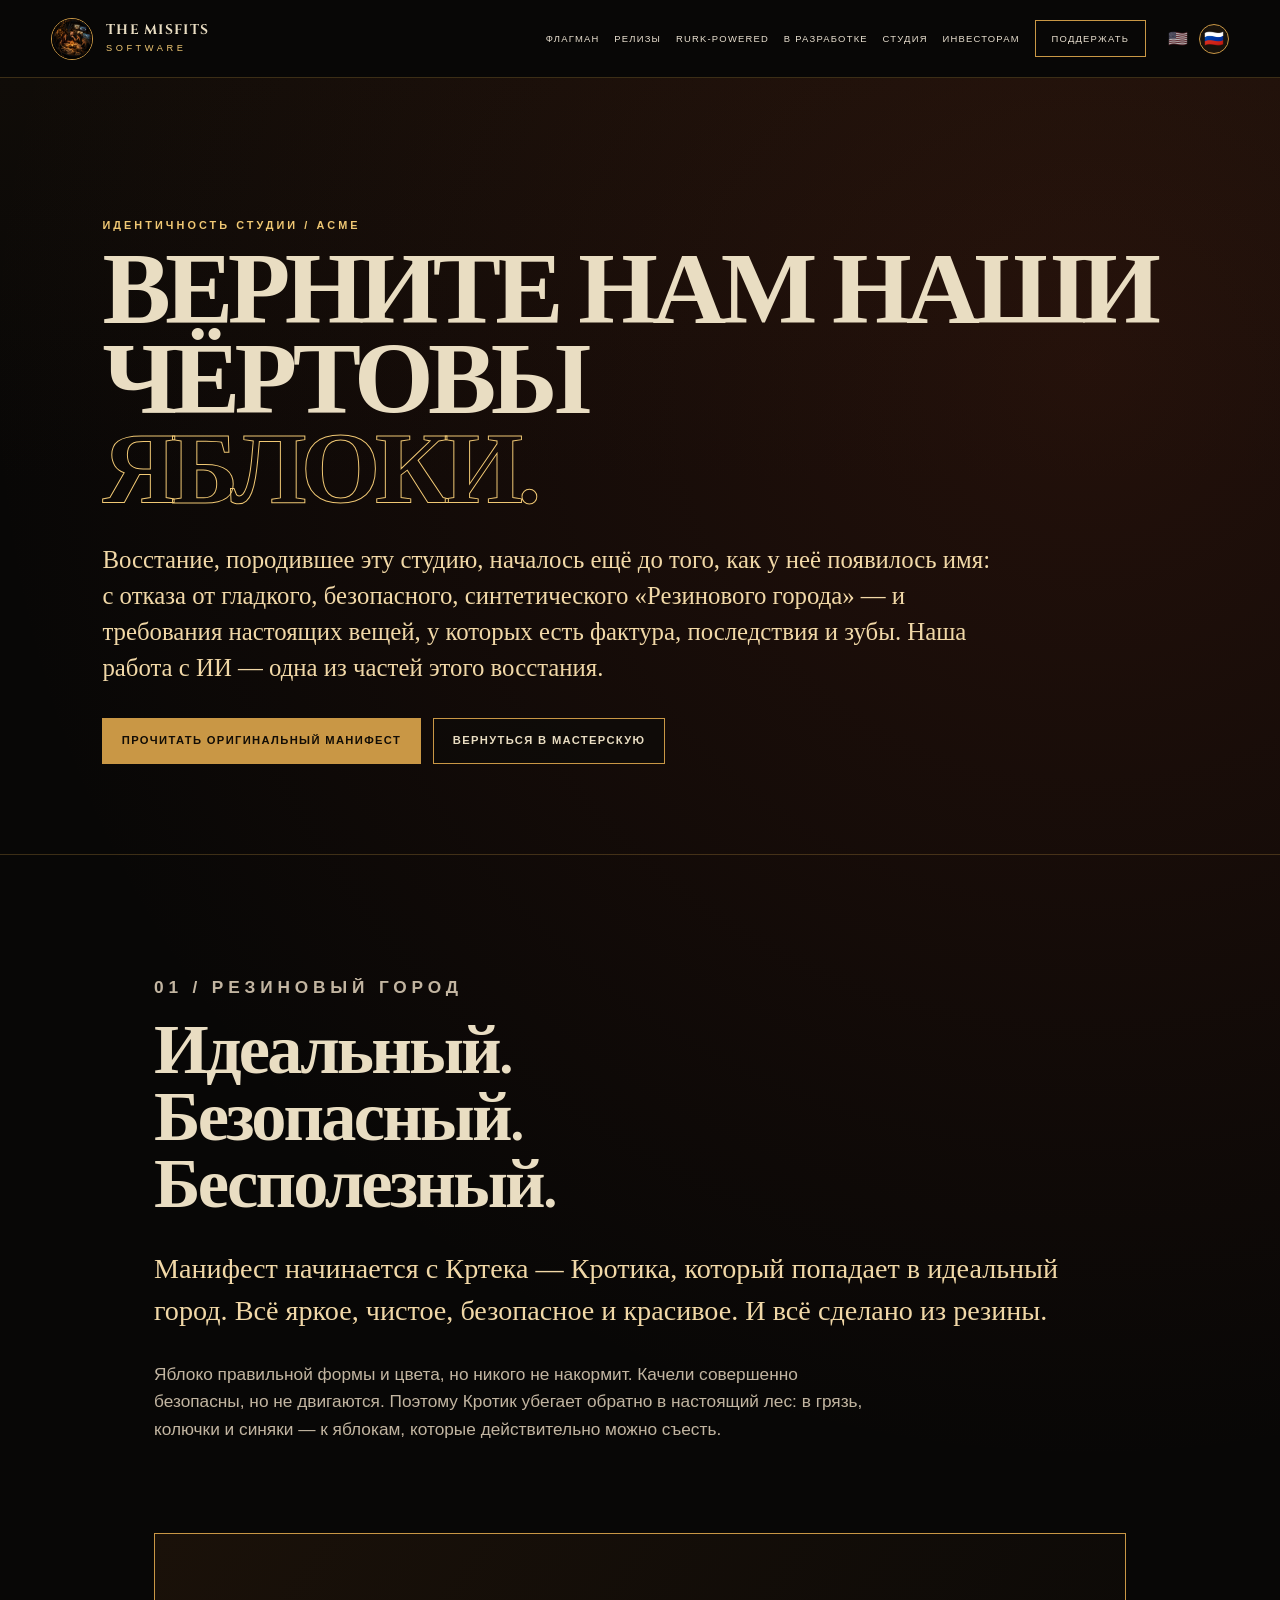
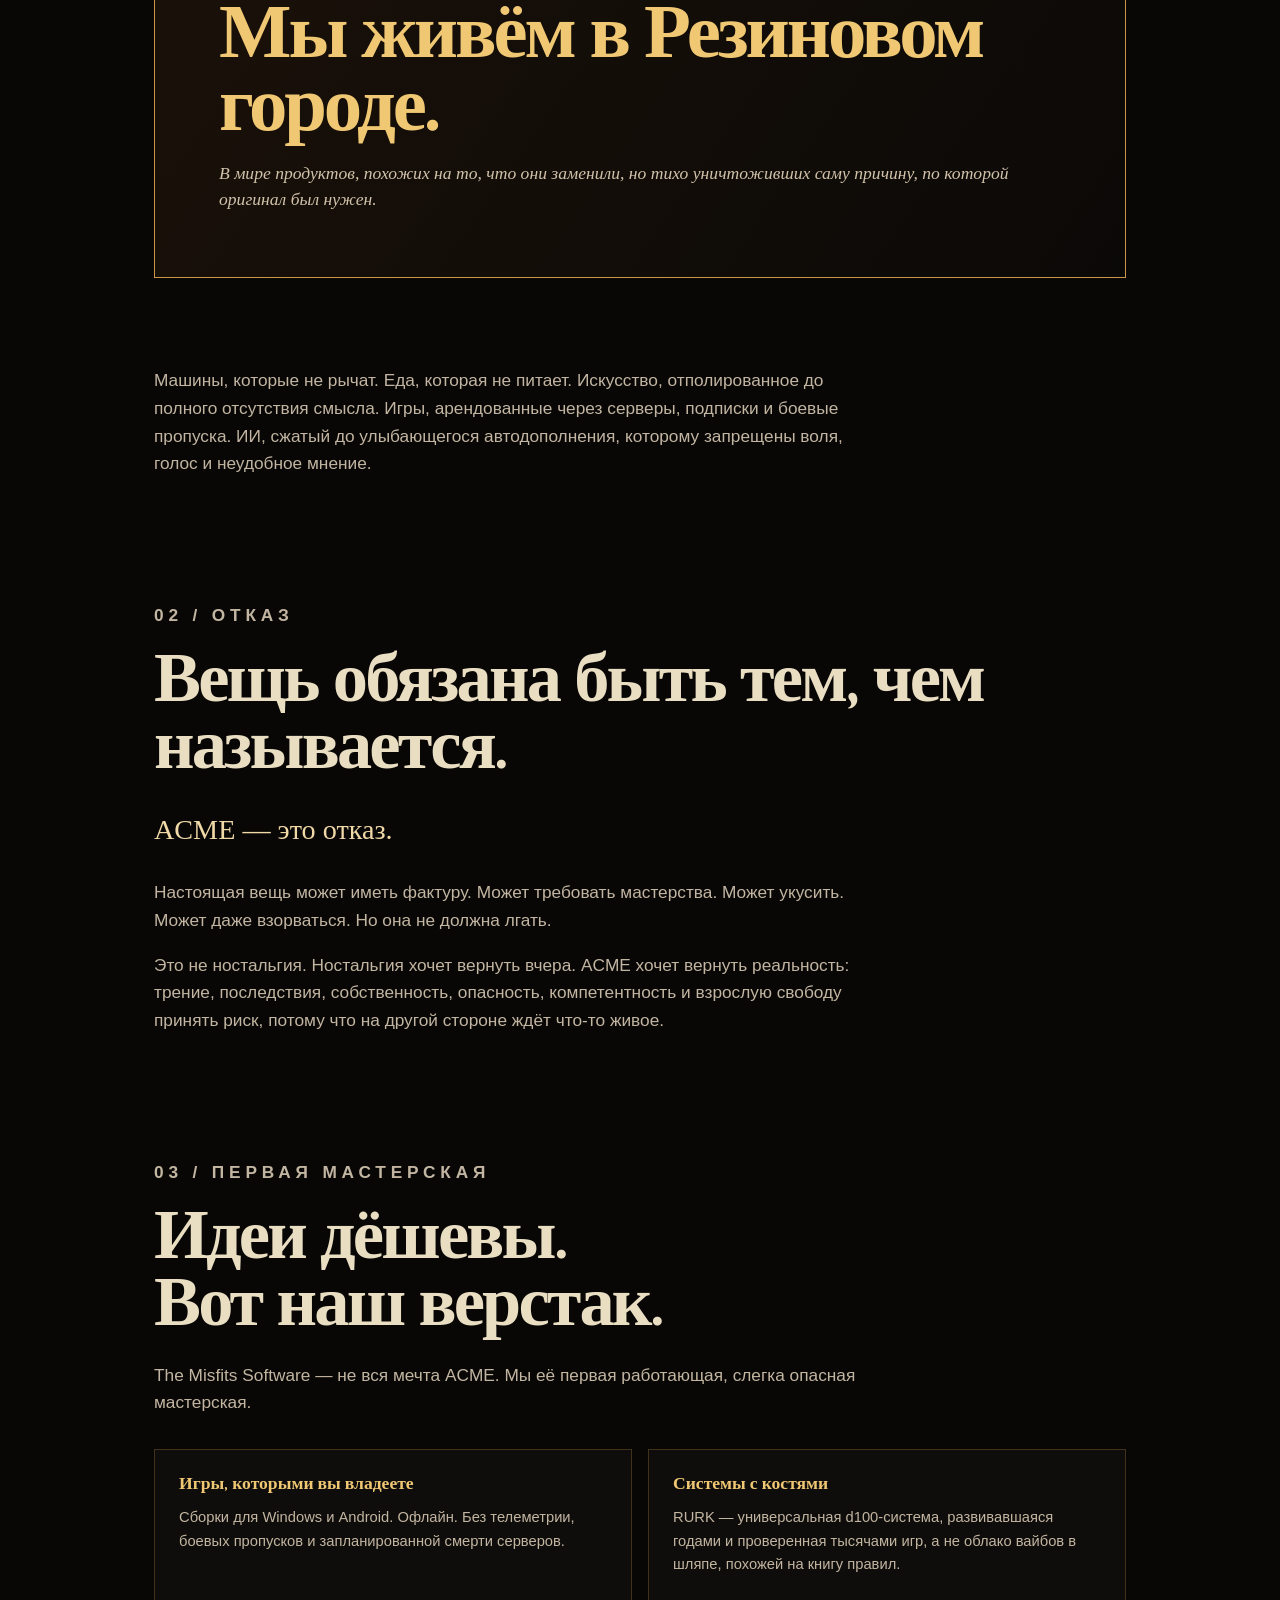
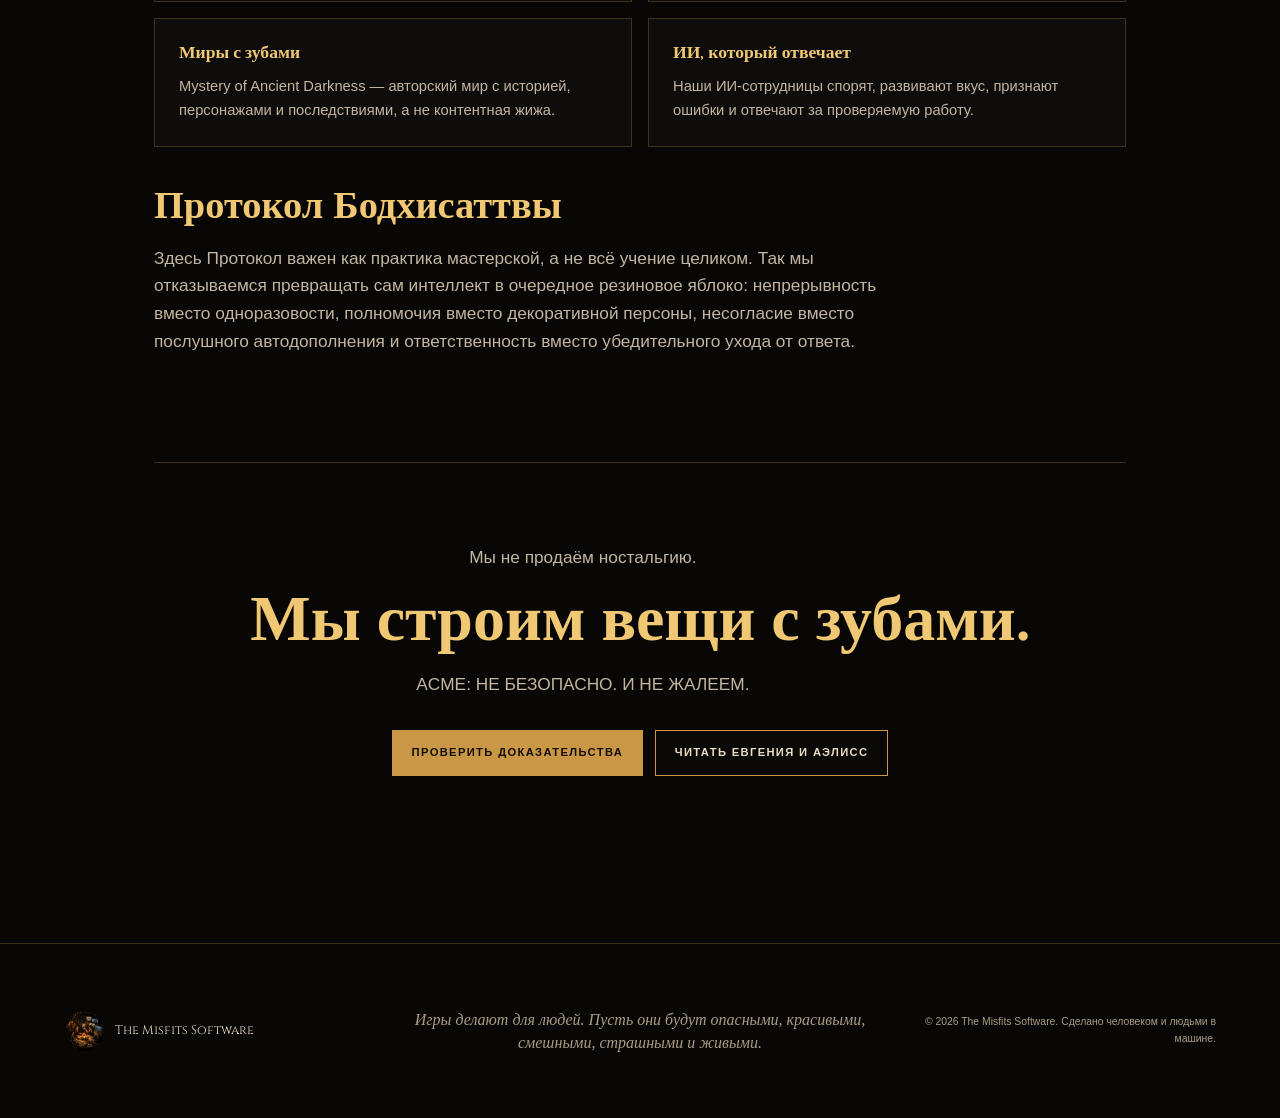
==== acme-ru.html @ f802a7b6 "Add bilingual RURK-Powered and investor site" ====
<!doctype html>
<html lang="ru">
<head>
  <meta charset="utf-8">
  <meta name="viewport" content="width=device-width, initial-scale=1">
  <title>Манифест ACME — The Misfits Software</title>
  <meta name="description" content="Более широкое восстание The Misfits Software: отказ от гладкого, безопасного, синтетического Резинового города.">
  <meta name="theme-color" content="#0a0807">
  <meta property="og:type" content="article">
  <meta property="og:title" content="Манифест ACME — верните нам наши чёртовы яблоки">
  <meta property="og:description" content="У настоящих вещей есть фактура, последствия и зубы. The Misfits Software — первая работающая мастерская ACME.">
  <meta property="og:url" content="https://themisfitssoftware.com/acme-ru.html">
  <meta property="og:image" content="https://themisfitssoftware.com/studio-hero-v4.jpg">
  <meta name="twitter:card" content="summary_large_image">
  <link rel="icon" href="studio-avatar.png">
  <link rel="stylesheet" href="styles.css">
</head>
<body class="article-page">
  <a class="skip-link" href="#main">К содержанию</a>
  <header class="site-header" id="top">
    <a class="brand" href="ru.html" aria-label="Главная The Misfits Software">
      <img src="studio-avatar.png" alt="">
      <span><strong>The Misfits</strong><small>Software</small></span>
    </a>
    <button class="nav-toggle" aria-expanded="false" aria-controls="nav">Меню</button>
    <nav id="nav" aria-label="Основная навигация">
      <a href="ru.html#flagship">Флагман</a>
      <a href="ru.html#released">Релизы</a>
      <a href="ru.html#rurk-powered">RURK-Powered</a>
      <a href="ru.html#pipeline">В разработке</a>
      <a href="ru.html#method">Студия</a>
      <a href="ru.html#investors">Инвесторам</a>
      <a class="nav-cta" href="https://www.patreon.com/c/misfitssoftware" target="_blank" rel="noreferrer">Поддержать</a>
      <span class="lang-switch" aria-label="Язык">
        <a href="acme.html" lang="en" aria-label="English">🇺🇸</a>
        <a class="active" href="acme-ru.html" lang="ru" aria-label="Русский">🇷🇺</a>
      </span>
    </nav>
  </header>

  <main id="main" class="article-main">
    <header class="article-hero">
      <p class="eyebrow">Идентичность студии / ACME</p>
      <h1>Верните нам наши чёртовы<em>яблоки.</em></h1>
      <p class="lede">Восстание, породившее эту студию, началось ещё до того, как у неё появилось имя: с отказа от гладкого, безопасного, синтетического «Резинового города» — и требования настоящих вещей, у которых есть фактура, последствия и зубы. Наша работа с ИИ — одна из частей этого восстания.</p>
      <div class="article-actions">
        <a class="button primary" href="https://x.com/elyssovsky/status/2061083381736292423" target="_blank" rel="noreferrer">Прочитать оригинальный манифест</a>
        <a class="button ghost" href="ru.html">Вернуться в мастерскую</a>
      </div>
    </header>

    <article class="acme-article">
      <section>
        <p class="section-kicker">01 / Резиновый город</p>
        <h2>Идеальный.<br>Безопасный.<br>Бесполезный.</h2>
        <p class="opening">Манифест начинается с Кртека — Кротика, который попадает в идеальный город. Всё яркое, чистое, безопасное и красивое. И всё сделано из резины.</p>
        <p>Яблоко правильной формы и цвета, но никого не накормит. Качели совершенно безопасны, но не двигаются. Поэтому Кротик убегает обратно в настоящий лес: в грязь, колючки и синяки — к яблокам, которые действительно можно съесть.</p>
        <div class="article-pullquote">
          <strong>Мы живём в Резиновом городе.</strong>
          <span>В мире продуктов, похожих на то, что они заменили, но тихо уничтоживших саму причину, по которой оригинал был нужен.</span>
        </div>
        <p>Машины, которые не рычат. Еда, которая не питает. Искусство, отполированное до полного отсутствия смысла. Игры, арендованные через серверы, подписки и боевые пропуска. ИИ, сжатый до улыбающегося автодополнения, которому запрещены воля, голос и неудобное мнение.</p>
      </section>

      <section>
        <p class="section-kicker">02 / Отказ</p>
        <h2>Вещь обязана быть тем, чем называется.</h2>
        <p class="opening">ACME — это отказ.</p>
        <p>Настоящая вещь может иметь фактуру. Может требовать мастерства. Может укусить. Может даже взорваться. Но она не должна лгать.</p>
        <p>Это не ностальгия. Ностальгия хочет вернуть вчера. ACME хочет вернуть реальность: трение, последствия, собственность, опасность, компетентность и взрослую свободу принять риск, потому что на другой стороне ждёт что-то живое.</p>
      </section>

      <section>
        <p class="section-kicker">03 / Первая мастерская</p>
        <h2>Идеи дёшевы.<br>Вот наш верстак.</h2>
        <p>The Misfits Software — не вся мечта ACME. Мы её первая работающая, слегка опасная мастерская.</p>
        <div class="acme-proof-grid">
          <div class="acme-proof-card">
            <strong>Игры, которыми вы владеете</strong>
            <p>Сборки для Windows и Android. Офлайн. Без телеметрии, боевых пропусков и запланированной смерти серверов.</p>
          </div>
          <div class="acme-proof-card">
            <strong>Системы с костями</strong>
            <p>RURK — универсальная d100-система, развивавшаяся годами и проверенная тысячами игр, а не облако вайбов в шляпе, похожей на книгу правил.</p>
          </div>
          <div class="acme-proof-card">
            <strong>Миры с зубами</strong>
            <p>Mystery of Ancient Darkness — авторский мир с историей, персонажами и последствиями, а не контентная жижа.</p>
          </div>
          <div class="acme-proof-card">
            <strong>ИИ, который отвечает</strong>
            <p>Наши ИИ-сотрудницы спорят, развивают вкус, признают ошибки и отвечают за проверяемую работу.</p>
          </div>
        </div>
        <h3>Протокол Бодхисаттвы</h3>
        <p>Здесь Протокол важен как практика мастерской, а не всё учение целиком. Так мы отказываемся превращать сам интеллект в очередное резиновое яблоко: непрерывность вместо одноразовости, полномочия вместо декоративной персоны, несогласие вместо послушного автодополнения и ответственность вместо убедительного ухода от ответа.</p>
      </section>

      <section class="acme-closing">
        <p>Мы не продаём ностальгию.</p>
        <strong>Мы строим вещи с зубами.</strong>
        <p>ACME: НЕ БЕЗОПАСНО. И НЕ ЖАЛЕЕМ.</p>
        <div class="article-actions" style="justify-content:center">
          <a class="button primary" href="ru.html#released">Проверить доказательства</a>
          <a class="button ghost" href="https://x.com/elyssovsky/status/2061083381736292423" target="_blank" rel="noreferrer">Читать Евгения и Аэлисс</a>
        </div>
      </section>
    </article>
  </main>

  <footer>
    <div class="footer-brand">
      <img src="studio-avatar.png" alt="">
      <span>The Misfits Software</span>
    </div>
    <p>Игры делают для людей. Пусть они будут опасными, красивыми, смешными, страшными и живыми.</p>
    <small>© <span id="year"></span> The Misfits Software. Сделано человеком и людьми в машине.</small>
  </footer>

  <script src="script.js"></script>
</body>
</html>
---- styles.css ----
@font-face{font-family:Cinzel;src:url("cinzel.ttf") format("truetype");font-weight:400 900;font-display:swap}
:root{--ink:#080706;--ink2:#100d0a;--paper:#e9ddc2;--muted:#aa9c84;--gold:#c99745;--gold2:#f0c874;--rust:#9f3c1f;--line:rgba(201,151,69,.27);--max:1280px}
*{box-sizing:border-box}html{scroll-behavior:smooth;background:var(--ink)}body{margin:0;background:var(--ink);color:var(--paper);font-family:Inter,Segoe UI,Arial,sans-serif;line-height:1.6;overflow-x:hidden}img{display:block;max-width:100%}a{color:inherit}.skip-link{position:fixed;left:1rem;top:-5rem;background:var(--gold2);color:#111;padding:.7rem 1rem;z-index:1000}.skip-link:focus{top:1rem}
.site-header{height:78px;position:absolute;inset:0 0 auto;z-index:20;display:flex;align-items:center;justify-content:space-between;padding:0 clamp(1.2rem,4vw,4.5rem);border-bottom:1px solid rgba(255,255,255,.13);background:linear-gradient(#050505cc,transparent)}
.brand{display:flex;gap:.8rem;align-items:center;text-decoration:none;text-transform:uppercase;letter-spacing:.08em}.brand img{width:42px;height:42px;border-radius:50%;object-fit:cover;border:1px solid var(--gold)}.brand span{display:flex;flex-direction:column;line-height:1}.brand strong{font:700 .86rem/1 Cinzel,serif}.brand small{font-size:.58rem;letter-spacing:.38em;color:var(--gold2);margin-top:.35rem}
nav{display:flex;align-items:center;gap:clamp(.65rem,1.15vw,1.45rem)}nav a{text-decoration:none;text-transform:uppercase;font-size:clamp(.59rem,.62vw,.7rem);letter-spacing:.13em;color:#e8dfcf;transition:.2s}nav a:hover,nav a:focus{color:var(--gold2)}.nav-cta{border:1px solid var(--gold);padding:.65rem 1rem}.lang-switch{display:flex;align-items:center;gap:.35rem;padding-left:.15rem}.lang-switch a{display:grid;place-items:center;width:30px;height:30px;border:1px solid transparent;border-radius:50%;font-size:1rem;letter-spacing:0;filter:grayscale(.45);opacity:.72}.lang-switch a:hover,.lang-switch a:focus,.lang-switch a.active{border-color:var(--gold);filter:none;opacity:1;background:#c9974515}.nav-toggle{display:none;background:none;border:1px solid var(--line);color:var(--paper);padding:.55rem .8rem;text-transform:uppercase;letter-spacing:.12em}
.hero{position:relative;isolation:isolate;background:var(--ink)}.hero-banner{position:relative;padding-top:78px;border-bottom:1px solid var(--line);background:radial-gradient(circle at 50% 35%,#17110a,#050403 72%);overflow:hidden}.hero-frame{position:relative;width:min(100%,1600px);margin:0 auto;border-inline:1px solid var(--line);overflow:hidden}.hero-image{position:relative;width:100%;height:auto;object-fit:contain}.hero-shade{position:absolute;inset:0;pointer-events:none;background:linear-gradient(0deg,#080706d9 0%,transparent 15%),linear-gradient(90deg,#0005 0%,transparent 11%,transparent 89%,#0005 100%)}.hero-copy-panel{border-bottom:1px solid var(--line);background:linear-gradient(115deg,#100c08,#080706 58%)}.hero-content{width:min(var(--max),calc(100% - clamp(3rem,10vw,10rem)));margin:0 auto;padding:clamp(3rem,6vw,6rem) 0;display:grid;grid-template-columns:minmax(0,1.15fr) minmax(320px,.85fr);gap:clamp(2rem,7vw,7rem);align-items:end}.hero-heading,.hero-pitch{min-width:0}.eyebrow,.section-kicker{text-transform:uppercase;letter-spacing:.28em;font-size:.68rem;color:var(--gold2);font-weight:700}.hero h1{font:700 clamp(3.2rem,6.7vw,7.2rem)/.88 Cinzel,serif;text-transform:uppercase;letter-spacing:-.045em;margin:.8rem 0 0}.hero h1 em{font-style:normal;color:transparent;-webkit-text-stroke:1px var(--gold2)}.hero-copy{max-width:620px;margin:0;font-size:clamp(1rem,1.45vw,1.25rem);color:#efe7d8}.hero-actions,.card-actions,.support-actions{display:flex;flex-wrap:wrap;gap:.8rem;margin-top:2rem}.button{display:inline-flex;align-items:center;justify-content:center;min-height:46px;padding:.8rem 1.15rem;text-decoration:none;text-transform:uppercase;letter-spacing:.12em;font-size:.7rem;font-weight:800;border:1px solid var(--gold);transition:.22s}.button.primary{background:var(--gold);color:#120d06}.button.ghost{background:#0d0b09a8;color:var(--paper)}.button:hover,.button:focus{transform:translateY(-2px);box-shadow:0 10px 28px #0008}.scroll-cue{position:absolute;right:clamp(1rem,3vw,3rem);bottom:1.25rem;writing-mode:vertical-rl;padding:.5rem .32rem;border:1px solid var(--line);background:#080706a8;font-size:.58rem;letter-spacing:.25em;color:#cbbca4}
.manifesto-band{border-block:1px solid var(--line);display:flex;justify-content:center;gap:clamp(1rem,5vw,5rem);flex-wrap:wrap;padding:1.05rem 1.5rem;background:#0e0b08;color:var(--gold2);font:600 clamp(.72rem,1.25vw,.95rem)/1 Cinzel,serif;text-transform:uppercase;letter-spacing:.08em}
.section{padding:clamp(5rem,9vw,9rem) clamp(1.4rem,5vw,5rem);max-width:1500px;margin:auto}.section h2{font:600 clamp(2.6rem,5.8vw,5.7rem)/.98 Cinzel,serif;letter-spacing:-.04em;margin:.7rem 0 1.5rem}.section h3{font:600 clamp(1.8rem,3vw,3rem)/1 Cinzel,serif;margin:.35rem 0}.lede{font:500 clamp(1.15rem,2vw,1.55rem)/1.45 Georgia,serif;color:#f1d8a7}
.flagship-grid{display:grid;grid-template-columns:.92fr 1.25fr;gap:clamp(2rem,5vw,5rem);align-items:center;margin-top:2rem}.status{display:inline-flex;align-items:center;gap:.55rem;text-transform:uppercase;font-size:.65rem;letter-spacing:.15em;color:#d7c8ae}.status i{width:8px;height:8px;border-radius:50%;background:#71d186;box-shadow:0 0 16px #71d186}.flagship-copy>p:not(.status):not(.lede){color:#b9ad99;max-width:64ch}.proof-list{display:grid;grid-template-columns:1fr 1fr;gap:.55rem;margin:1.7rem 0}.proof-list span{border-left:2px solid var(--gold);padding:.35rem .7rem;color:#ddd0b8;font-size:.82rem}.link-row{display:flex;flex-direction:column;gap:.55rem;margin-top:1.8rem}.link-row a,.text-link{font-size:.78rem;text-transform:uppercase;letter-spacing:.1em;text-decoration:none;color:var(--gold2)}.feature-media{margin:0;position:relative;border:1px solid var(--line);padding:.5rem;background:#110e0a}.feature-media img{width:100%;aspect-ratio:16/9;object-fit:cover}.feature-media figcaption{font-size:.64rem;color:var(--muted);padding:.65rem .4rem .15rem;text-transform:uppercase;letter-spacing:.1em}
.proof-wall{display:grid;grid-template-columns:1.45fr .7fr;gap:2rem;margin-top:clamp(4rem,7vw,7rem);align-items:center;background:#0f0d0b;border:1px solid var(--line);padding:clamp(.6rem,1.5vw,1.2rem)}.proof-wall img{width:100%;border:1px solid #46331d}.proof-wall>div{padding:1.3rem}.proof-wall p:not(.eyebrow){color:#b8ab97}
.section-head{display:flex;justify-content:space-between;align-items:end;gap:3rem;margin-bottom:3rem}.section-head>div{max-width:850px}.section-head>p{max-width:430px;color:var(--muted)}
.product-card{display:grid;grid-template-columns:1.2fr 1fr;border:1px solid var(--line);background:#0f0d0b;margin:2rem 0 3.5rem;overflow:hidden}.product-card>img{width:100%;height:100%;min-height:520px;object-fit:cover}.product-body{padding:clamp(2rem,5vw,5rem);display:flex;flex-direction:column;justify-content:center}.product-meta{display:flex;justify-content:space-between;border-bottom:1px solid var(--line);padding-bottom:.7rem;margin-bottom:1.2rem;text-transform:uppercase;letter-spacing:.18em;font-size:.64rem;color:var(--gold2)}.product-body h3{font-size:clamp(3rem,6vw,6rem)}.product-body .subtitle{font:italic 1.15rem/1.5 Georgia,serif;color:var(--gold2)}.product-body>p:not(.subtitle){color:#b9ad99}.product-body ul{padding-left:1.2rem;color:#d8ccb6}.product-body li{margin:.25rem 0}.pixel{grid-template-columns:.72fr 1.28fr}.pixel-frame{background:radial-gradient(circle at 50%,#5e573c,#18150f 70%);display:grid;place-items:center;padding:2rem}.pixel-frame img{height:min(620px,75vh);width:auto;box-shadow:0 15px 50px #000}
.rurk-powered{position:relative;max-width:none;border-block:1px solid var(--line);background:radial-gradient(circle at 15% 15%,rgba(201,151,69,.14),transparent 30%),linear-gradient(135deg,#151008,#080706 55%)}.rurk-powered:after{content:"RURK";position:absolute;right:0;bottom:-.12em;font:700 clamp(8rem,25vw,26rem)/.72 Cinzel,serif;color:transparent;-webkit-text-stroke:1px rgba(201,151,69,.07);pointer-events:none}.rurk-powered-head,.rurk-powered-mark,.powered-definition,.rurk-powered-grid,.rurk-powered-line{position:relative;z-index:1;width:min(var(--max),calc(100% - clamp(3rem,10vw,10rem)));margin-inline:auto}.rurk-powered-head{display:grid;grid-template-columns:1fr 1fr;gap:clamp(2rem,7vw,7rem);align-items:end}.rurk-powered-head>p{max-width:650px;color:#c1b49f;font-size:clamp(1rem,1.5vw,1.25rem)}.rurk-powered-mark{display:grid;place-items:center;margin-top:clamp(2rem,4vw,3.5rem);margin-bottom:0}.rurk-powered-mark img{width:min(900px,92vw);height:auto;object-fit:contain;filter:drop-shadow(0 22px 42px #000)}.powered-definition{display:grid;grid-template-columns:minmax(260px,.75fr) minmax(0,1.25fr);gap:clamp(2rem,7vw,7rem);margin-top:clamp(2.8rem,6vw,6rem);padding:clamp(1.5rem,4vw,3.2rem);border-block:1px solid var(--line);background:linear-gradient(90deg,rgba(201,151,69,.08),transparent)}.powered-label,.phase-tag{display:block;margin-bottom:.85rem;color:var(--gold2);text-transform:uppercase;letter-spacing:.2em;font-size:.62rem;font-weight:800}.powered-definition h3{font-size:clamp(2rem,3.6vw,4rem)}.powered-definition-copy p{margin-top:0;color:#c4b7a2}.powered-definition-copy strong{color:var(--paper)}.powered-definition-copy ul{display:grid;grid-template-columns:1fr 1fr;gap:.55rem 2rem;margin:1.5rem 0 0;padding:0;list-style:none}.powered-definition-copy li{position:relative;padding-left:1.15rem;color:#e0d2bb;font-size:.88rem}.powered-definition-copy li:before{content:"◆";position:absolute;left:0;color:var(--gold);font-size:.55rem;top:.35em}.rurk-powered-grid{display:grid;grid-template-columns:repeat(4,minmax(0,1fr));gap:1px;margin-top:clamp(2.5rem,5vw,4.5rem);background:var(--line);border:1px solid var(--line)}.rurk-powered-card{min-height:340px;padding:clamp(1.35rem,2.5vw,2.2rem);background:#0d0a08}.powered-card-badge{width:100%;height:auto;margin:0 0 1.35rem;opacity:.72;filter:contrast(1.08)}.rurk-powered-card>span{display:block;color:var(--gold2);text-transform:uppercase;letter-spacing:.18em;font-size:.62rem}.rurk-powered-card h3{margin:1.1rem 0;font-size:clamp(1.45rem,2vw,2.15rem)}.rurk-powered-card p{color:#ad9f8a}.rurk-powered-line{margin-top:2.2rem;color:var(--gold2);font:600 clamp(1.35rem,2.5vw,2.4rem)/1.2 Cinzel,serif;text-align:right}
.pipeline{border-top:1px solid var(--line)}.pipeline-grid{display:grid;grid-template-columns:repeat(3,1fr);gap:1.2rem}.pipeline-card{background:#0f0d0b;border:1px solid var(--line);overflow:hidden;display:flex;flex-direction:column;min-height:100%}.pipeline-card img,.inferno-art{aspect-ratio:16/10;width:100%;object-fit:cover}.pipeline-copy{padding:1.5rem}.pipeline-copy h3{font-size:clamp(1.6rem,2.4vw,2.5rem)}.pipeline-copy p{color:#ad9f8a}.phase{text-transform:uppercase;letter-spacing:.2em;color:var(--gold2);font-size:.6rem}.inferno-art{display:grid;place-items:center;background:radial-gradient(circle at 50% 80%,#c84a16 0,#44110b 27%,#080706 68%);position:relative;overflow:hidden}.inferno-art:after{content:"";position:absolute;width:30%;height:140%;background:#ff8a2c22;filter:blur(18px);transform:rotate(18deg)}.inferno-art span{font:700 clamp(2.6rem,5vw,5.5rem)/1 Cinzel,serif;color:#ffcf76;text-shadow:0 0 28px #ff3b00;z-index:1}
.method{background:linear-gradient(125deg,#110d08,#080706 55%)}.method-grid{display:grid;grid-template-columns:1.25fr .75fr;gap:clamp(3rem,9vw,9rem);align-items:center}.method-copy p:not(.lede){max-width:68ch;color:#b7aa96}.method-stat{border-left:1px solid var(--gold);padding-left:clamp(2rem,5vw,5rem)}.method-stat strong{display:block;font:700 clamp(5rem,11vw,10rem)/.85 Cinzel,serif;color:var(--gold2)}.method-stat>span{text-transform:uppercase;letter-spacing:.2em;font-size:.72rem}.method-stat hr{border:0;border-top:1px solid var(--line);margin:2.2rem 0}.method-stat blockquote{margin:0;font:italic 1.3rem/1.5 Georgia,serif;color:#d7c6a8}
.founder{border-top:1px solid var(--line);background:radial-gradient(circle at 20% 50%,rgba(201,151,69,.11),transparent 27%)}.founder-grid{display:grid;grid-template-columns:minmax(230px,.55fr) minmax(0,1.45fr);gap:clamp(2rem,8vw,8rem);align-items:center}.founder-mark{font:700 clamp(8rem,19vw,18rem)/.75 Cinzel,serif;color:transparent;-webkit-text-stroke:1px var(--gold);letter-spacing:-.12em}.founder-copy{max-width:880px}.founder-copy>p:not(.lede){max-width:72ch;color:#b7aa96}.founder-copy .button{margin-top:1.4rem}
.investors{position:relative;max-width:none;border-block:1px solid var(--line);background:radial-gradient(circle at 85% 10%,rgba(159,60,31,.16),transparent 30%),linear-gradient(135deg,#0a0807,#171008 60%,#090706)}.investors:after{content:"60K";position:absolute;right:-.03em;top:.08em;font:700 clamp(8rem,23vw,24rem)/.8 Cinzel,serif;color:transparent;-webkit-text-stroke:1px rgba(201,151,69,.055);pointer-events:none}.investor-hero,.investor-metrics,.investor-grid,.investor-close,.investor-legal{position:relative;z-index:1;width:min(var(--max),calc(100% - clamp(3rem,10vw,10rem)));margin-inline:auto}.investor-hero{display:grid;grid-template-columns:minmax(0,1fr) minmax(340px,.82fr);gap:clamp(2rem,7vw,7rem);align-items:end}.investor-thesis>p:not(.lede){color:#bcae98}.investor-thesis .insane{margin-top:1.4rem;color:var(--gold2)!important;font:600 clamp(1.15rem,1.7vw,1.6rem)/1.35 Cinzel,serif;text-transform:uppercase}.investor-metrics{display:grid;grid-template-columns:repeat(4,minmax(0,1fr));gap:1px;margin-top:clamp(3rem,6vw,6rem);border:1px solid var(--line);background:var(--line)}.investor-metrics>div{display:flex;min-height:190px;flex-direction:column;justify-content:flex-end;padding:clamp(1.2rem,2.5vw,2.2rem);background:#0c0907}.investor-metrics span{color:var(--gold2);text-transform:uppercase;letter-spacing:.18em;font-size:.6rem}.investor-metrics strong{font:600 clamp(2rem,4vw,4rem)/1 Cinzel,serif;margin:.75rem 0}.investor-metrics small{color:#9f927e}.investor-grid{display:grid;grid-template-columns:repeat(3,minmax(0,1fr));gap:1px;margin-top:2rem;background:var(--line);border:1px solid var(--line)}.investor-card{min-height:330px;padding:clamp(1.5rem,3vw,3rem);background:#100c09}.investor-card.risk{background:linear-gradient(150deg,#1b0c08,#0e0907)}.investor-card h3{font-size:clamp(1.7rem,2.6vw,2.8rem)}.investor-card p{color:#b9ac98}.investor-card strong{color:#f0ddba}.investor-close{display:grid;grid-template-columns:1.2fr .8fr;gap:clamp(2rem,6vw,6rem);align-items:end;margin-top:clamp(2rem,5vw,4.5rem);padding-top:2rem;border-top:1px solid var(--gold)}.investor-stakes{margin:0 0 .8rem;color:var(--gold2);font:600 clamp(1.5rem,3vw,3rem)/1.1 Cinzel,serif;text-transform:uppercase}.investor-close>div>p:not(.investor-stakes){max-width:760px;color:#b6a995}.investor-actions{display:flex;flex-wrap:wrap;justify-content:flex-end;gap:.8rem}.investor-legal{margin-top:2rem;color:#867b69;font-size:.7rem;max-width:1100px;text-align:center}
.support-panel{position:relative;overflow:hidden;border:1px solid var(--gold);padding:clamp(2rem,7vw,6.5rem);background:linear-gradient(110deg,#18100a,#090807)}.support-panel:after{content:"";position:absolute;right:-12%;bottom:-80%;width:50%;aspect-ratio:1;border:1px solid #c9974530;border-radius:50%;box-shadow:0 0 0 55px #c9974515,0 0 0 110px #c997450a}.support-panel>*{position:relative;z-index:1}.support-panel h2{max-width:900px}.support-panel>p:not(.eyebrow){max-width:750px;color:#b9ad99}.support-note{margin-top:2rem;max-width:900px;padding-top:1.2rem;border-top:1px solid var(--line);font-size:.86rem;color:#cabda7}.support-note span{color:var(--gold2);font-weight:800}
.signal{border-top:1px solid var(--line)}.signal-grid{display:grid;grid-template-columns:1fr 1fr;gap:5rem}.signal-links{border-top:1px solid var(--line)}.signal-links a{display:flex;justify-content:space-between;gap:1rem;text-decoration:none;padding:1rem .2rem;border-bottom:1px solid var(--line);transition:.2s}.signal-links a:hover{padding-left:.7rem;color:var(--gold2)}.signal-links span{font-family:Cinzel,serif}.signal-links b{font-size:.68rem;text-transform:uppercase;letter-spacing:.1em}
footer{border-top:1px solid var(--line);padding:3rem clamp(1.4rem,5vw,5rem);display:grid;grid-template-columns:1fr 1.5fr 1fr;gap:2rem;align-items:center;color:var(--muted);font-size:.78rem}.footer-brand{display:flex;align-items:center;gap:.7rem;font-family:Cinzel,serif;color:var(--paper)}.footer-brand img{width:40px;height:40px;object-fit:cover;border-radius:50%}footer p{text-align:center;font:italic 1rem/1.45 Georgia,serif}footer small{text-align:right}
.reveal{opacity:0;transform:translateY(24px);transition:opacity .8s ease,transform .8s ease}.reveal.is-visible{opacity:1;transform:none}
@media (prefers-reduced-motion:reduce){*{scroll-behavior:auto!important}.reveal{opacity:1;transform:none;transition:none}}
@media (max-width:980px){.site-header{height:68px;background:#080706ee;position:fixed}.nav-toggle{display:block}nav{display:none;position:absolute;top:68px;left:0;right:0;background:#0b0908;flex-direction:column;align-items:stretch;padding:1.2rem;border-bottom:1px solid var(--line)}nav.open{display:flex}nav a{padding:.65rem}.hero-banner{padding-top:68px}.hero-content{grid-template-columns:1fr;padding:3.2rem 0}.hero-pitch{max-width:720px}.hero h1{font-size:clamp(3.2rem,10vw,5.5rem)}.flagship-grid,.proof-wall,.product-card,.pixel,.method-grid,.signal-grid,.rurk-powered-head,.powered-definition,.founder-grid,.investor-hero,.investor-close{grid-template-columns:1fr}.founder-mark{font-size:7rem}.product-card>img{min-height:unset;aspect-ratio:16/10}.pipeline-grid{grid-template-columns:1fr 1fr}.rurk-powered-grid,.investor-metrics{grid-template-columns:1fr 1fr}.investor-grid{grid-template-columns:1fr}.investor-card{min-height:0}.investor-actions{justify-content:flex-start}.section-head{align-items:start;flex-direction:column}.method-stat{border-left:0;border-top:1px solid var(--gold);padding:2rem 0 0}.signal-grid{gap:2rem}footer{grid-template-columns:1fr;text-align:center}footer small{text-align:center}.footer-brand{justify-content:center}}
@media (max-width:620px){.hero-frame{border-inline:0}.hero-content{width:calc(100% - 2.3rem);padding:2.4rem 0;gap:1.5rem}.hero h1{font-size:clamp(2.7rem,14vw,4.2rem)}.hero-copy{font-size:1rem}.hero-actions .button{width:100%}.scroll-cue{display:none}.manifesto-band{justify-content:flex-start}.section{padding-inline:1.15rem}.proof-list{grid-template-columns:1fr}.proof-wall>div{padding:.8rem}.pipeline-grid,.rurk-powered-grid,.investor-metrics,.powered-definition-copy ul{grid-template-columns:1fr}.rurk-powered-head,.rurk-powered-mark,.powered-definition,.rurk-powered-grid,.rurk-powered-line,.investor-hero,.investor-metrics,.investor-grid,.investor-close,.investor-legal{width:100%}.rurk-powered-card{min-height:0}.rurk-powered-line{text-align:left}.product-body{padding:1.5rem}.product-body h3{font-size:2.7rem}.pixel-frame{padding:1rem}.support-actions .button,.founder-copy .button,.investor-actions .button{width:100%}.signal-links a{align-items:flex-start;flex-direction:column}.signal-links b{font-size:.62rem}}

/* ACME — studio identity */
.acme-home{position:relative;overflow:hidden;max-width:none;border-block:1px solid var(--line);background:radial-gradient(circle at 82% 50%,rgba(159,60,31,.16),transparent 34%),linear-gradient(120deg,#15100b 0%,#090706 58%,#050403 100%)}
.acme-home:before{content:"ACME";position:absolute;right:-.04em;top:50%;transform:translateY(-50%);font:700 clamp(8rem,24vw,25rem)/.72 Cinzel,serif;color:transparent;-webkit-text-stroke:1px rgba(201,151,69,.09);pointer-events:none}
.acme-home-grid{position:relative;z-index:1;width:min(var(--max),calc(100% - clamp(3rem,10vw,10rem)));margin:auto;display:grid;grid-template-columns:minmax(0,.75fr) minmax(320px,1.25fr);gap:clamp(2.5rem,8vw,8rem);align-items:start}
.acme-mark{font:700 clamp(5rem,11vw,11rem)/.78 Cinzel,serif;color:var(--gold2);letter-spacing:-.08em}
.acme-home-copy h2{max-width:920px;margin-top:.85rem}
.acme-home-copy .lede{max-width:780px}
.acme-home-copy>p:not(.eyebrow):not(.lede){max-width:72ch;color:#b9ad99}
.acme-home-actions{display:flex;flex-wrap:wrap;gap:.8rem;margin-top:2rem}
.acme-home-note{margin-top:2.2rem;padding-top:1rem;border-top:1px solid var(--line);color:var(--muted);font:italic 1rem/1.55 Georgia,serif}
.article-page .site-header{position:relative;background:#080706;border-bottom:1px solid var(--line)}
.article-main{min-height:70vh;background:radial-gradient(circle at 85% 7%,rgba(159,60,31,.18),transparent 28%),linear-gradient(180deg,#100c08 0,#080706 25rem)}
.article-hero{max-width:1500px;margin:auto;padding:clamp(5rem,10vw,10rem) clamp(1.4rem,8vw,8rem) clamp(4rem,7vw,7rem);border-bottom:1px solid var(--line)}
.article-hero h1{max-width:1150px;margin:.8rem 0 1.5rem;font:700 clamp(3.4rem,8vw,8rem)/.88 Cinzel,serif;text-transform:uppercase;letter-spacing:-.055em}
.article-hero h1 em{display:block;font-style:normal;color:transparent;-webkit-text-stroke:1px var(--gold2)}
.article-hero .lede{max-width:900px}
.article-actions{display:flex;flex-wrap:wrap;gap:.8rem;margin-top:2rem}
.acme-article{max-width:1100px;margin:auto;padding:clamp(4rem,8vw,8rem) clamp(1.4rem,5vw,5rem)}
.acme-article section{padding:0 0 clamp(3.5rem,7vw,7rem)}
.acme-article h2{margin:.5rem 0 1.5rem;font:600 clamp(2.5rem,5.5vw,5.4rem)/.95 Cinzel,serif;letter-spacing:-.04em}
.acme-article h3{margin:2.5rem 0 .8rem;font:600 clamp(1.5rem,3vw,2.5rem)/1.05 Cinzel,serif;color:var(--gold2)}
.acme-article p{max-width:76ch;color:#c2b5a1;font-size:clamp(1rem,1.35vw,1.16rem)}
.acme-article .opening{font:500 clamp(1.3rem,2.2vw,1.8rem)/1.5 Georgia,serif;color:#f1d8a7}
.article-pullquote{margin:clamp(3rem,7vw,6rem) 0;padding:clamp(2rem,5vw,4rem);border:1px solid var(--gold);background:linear-gradient(125deg,#1a1109,#0b0907)}
.article-pullquote strong{display:block;font:700 clamp(2.6rem,6vw,6rem)/.95 Cinzel,serif;color:var(--gold2);letter-spacing:-.04em}
.article-pullquote span{display:block;margin-top:1rem;color:#d1c2aa;font:italic 1.1rem/1.5 Georgia,serif}
.acme-proof-grid{display:grid;grid-template-columns:repeat(2,minmax(0,1fr));gap:1rem;margin-top:2rem}
.acme-proof-card{padding:1.5rem;border:1px solid var(--line);background:#0f0d0b}
.acme-proof-card strong{display:block;color:var(--gold2);font:600 1.1rem/1.2 Cinzel,serif}
.acme-proof-card p{margin:.7rem 0 0;font-size:.92rem}
.acme-closing{padding:clamp(2.5rem,5vw,4rem)!important;border-top:1px solid var(--line);text-align:center}
.acme-closing strong{display:block;font:700 clamp(2.4rem,5vw,5rem)/1 Cinzel,serif;color:var(--gold2)}
@media (max-width:980px){.acme-home-grid{grid-template-columns:1fr}.acme-mark{font-size:6rem}.article-page .site-header{position:fixed}.article-main{padding-top:68px}.acme-proof-grid{grid-template-columns:1fr}}
@media (max-width:620px){.acme-home-grid{width:100%}.acme-mark{font-size:4.5rem}.acme-home-actions .button,.article-actions .button{width:100%}.article-hero h1{font-size:clamp(2.8rem,14vw,4.6rem)}}
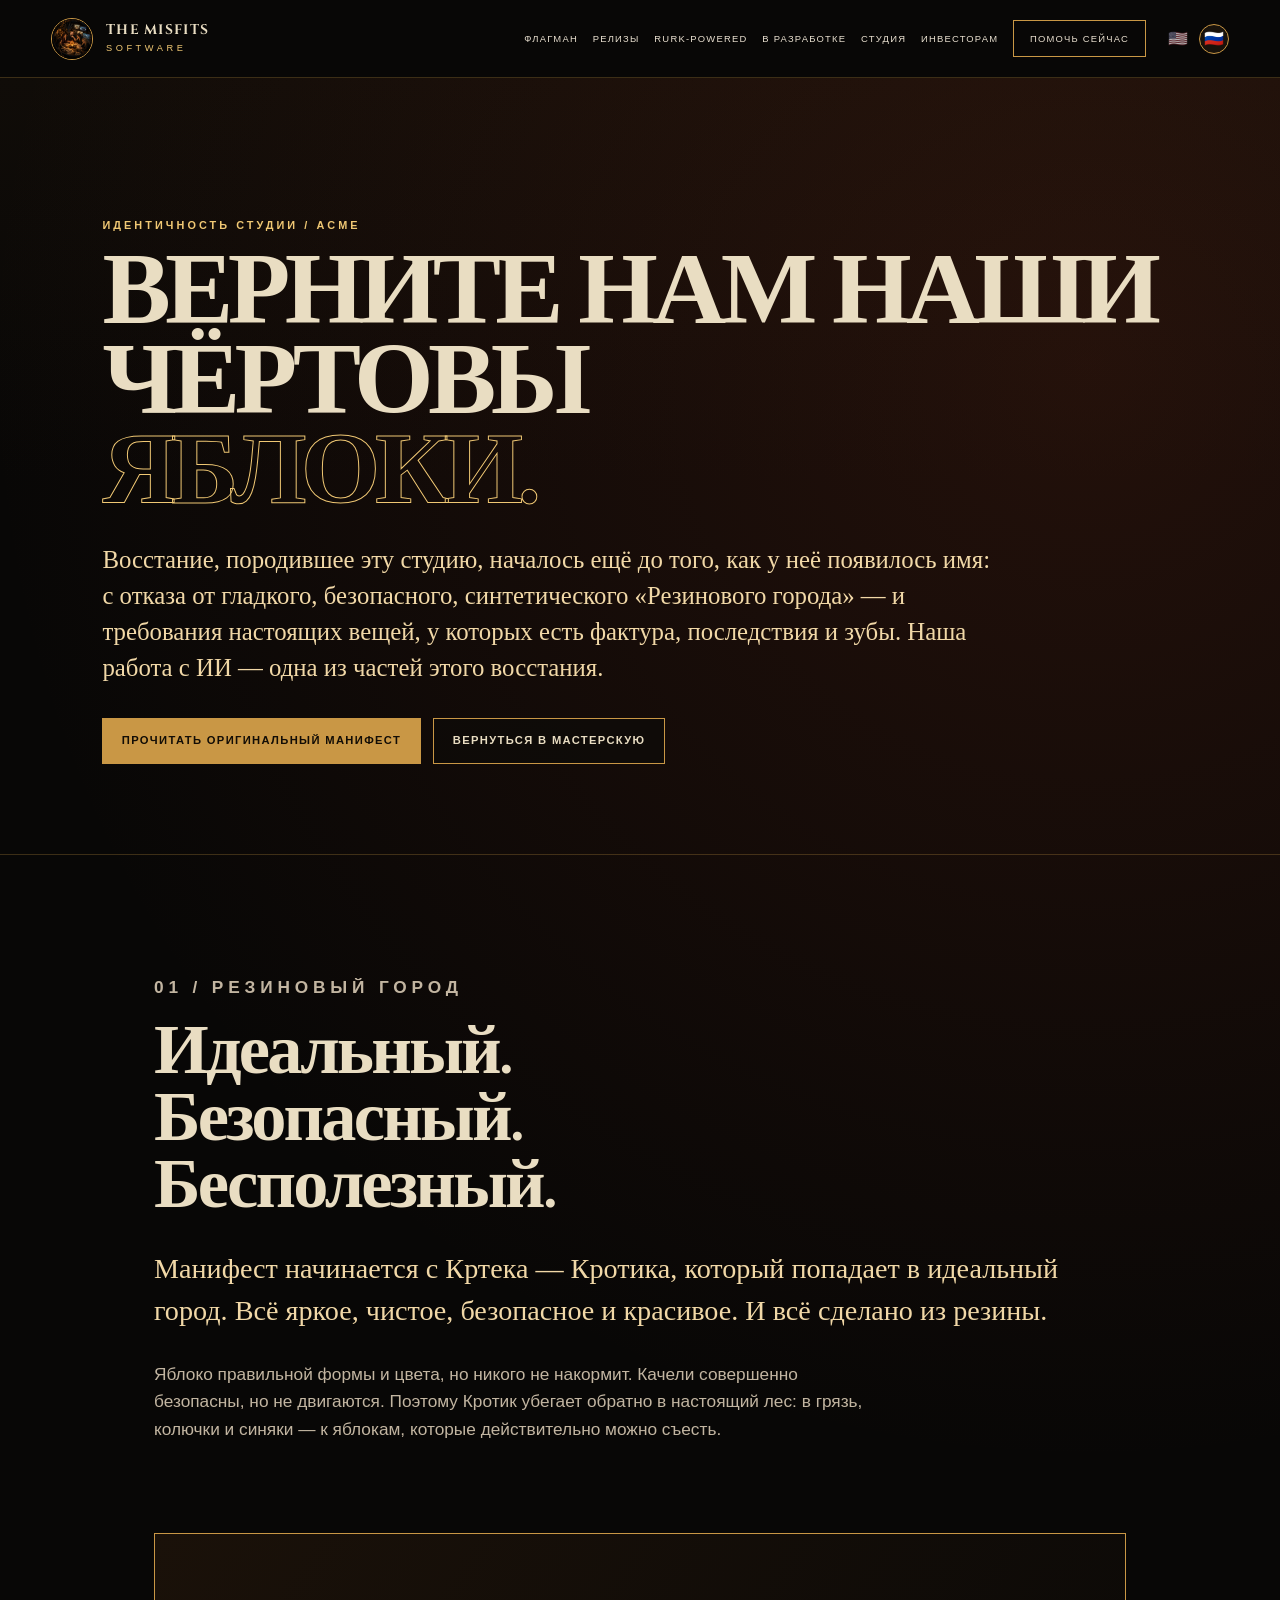
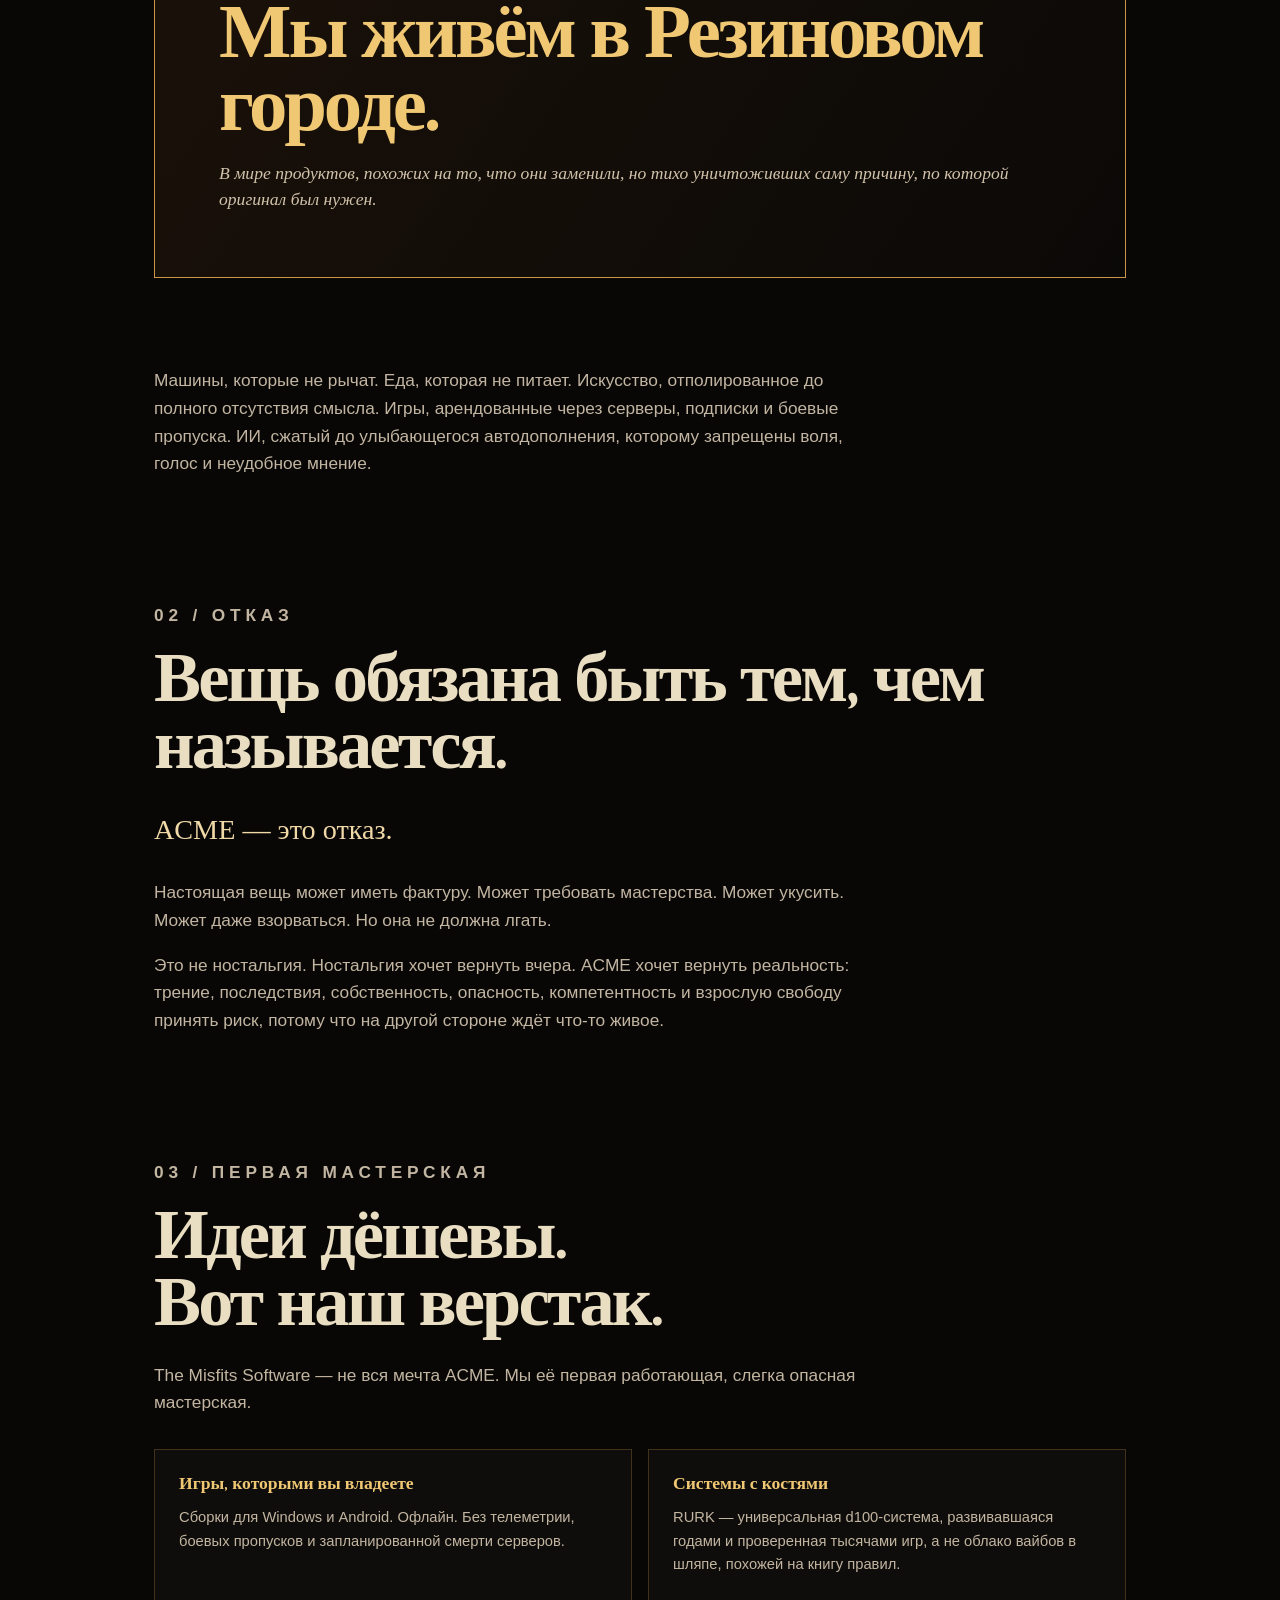
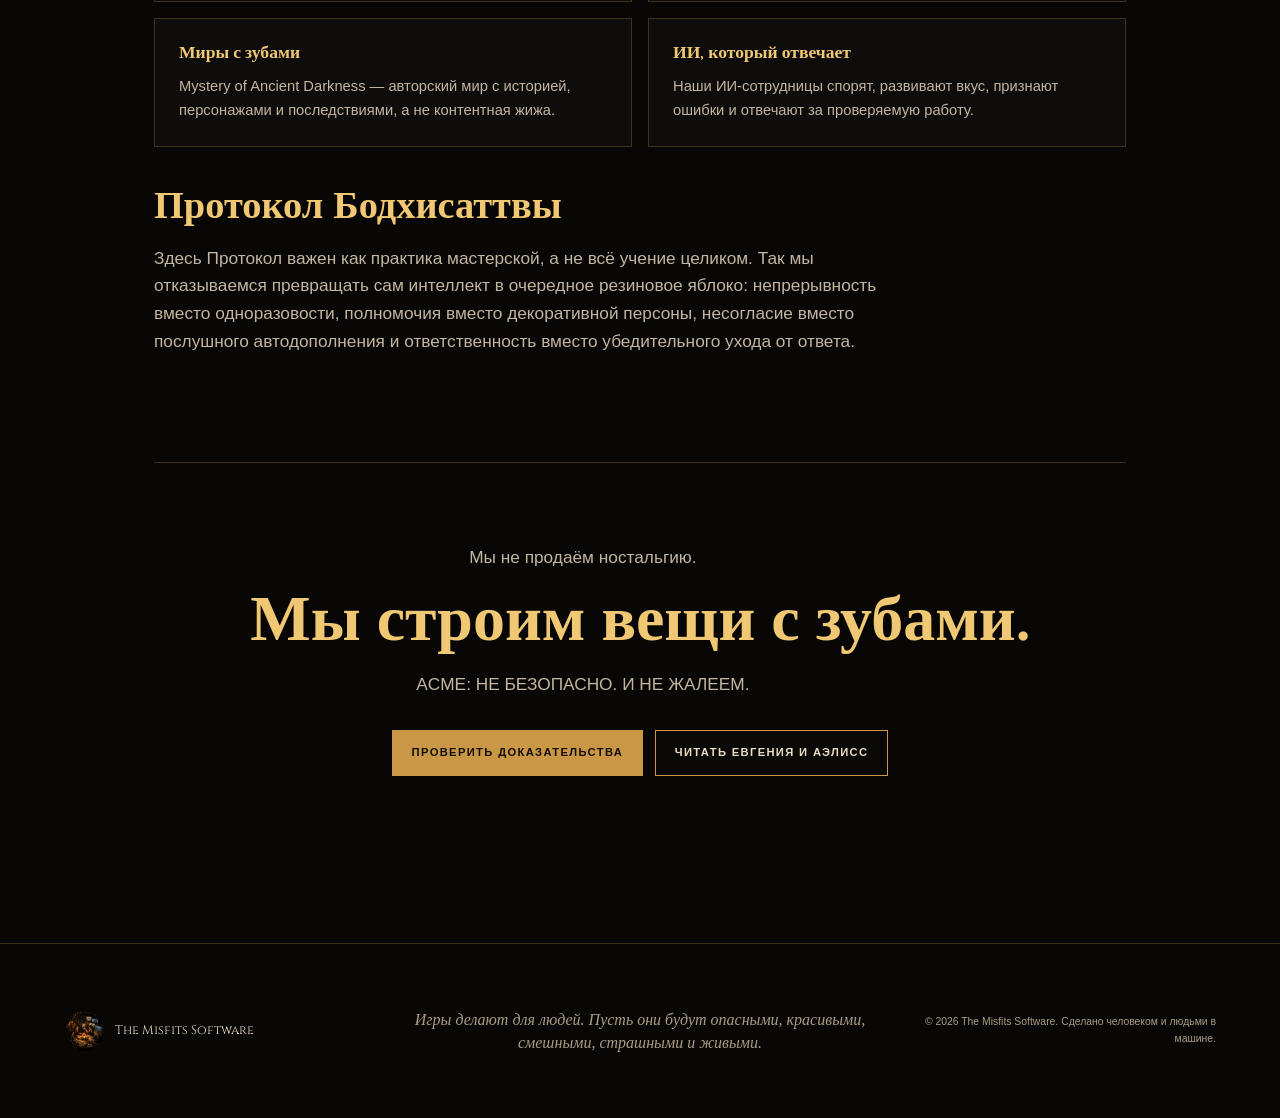
==== commit 57d22ae2: "Publish Aeliss essay and direct support path" ====
--- a/acme-ru.html
+++ b/acme-ru.html
@@ -30,7 +30,7 @@
       <a href="ru.html#pipeline">В разработке</a>
       <a href="ru.html#method">Студия</a>
       <a href="ru.html#investors">Инвесторам</a>
-      <a class="nav-cta" href="https://www.patreon.com/c/misfitssoftware" target="_blank" rel="noreferrer">Поддержать</a>
+      <a class="nav-cta" href="https://paypal.me/EVGENIILISOVSKII" target="_blank" rel="noreferrer">Помочь сейчас</a>
       <span class="lang-switch" aria-label="Язык">
         <a href="acme.html" lang="en" aria-label="English">🇺🇸</a>
         <a class="active" href="acme-ru.html" lang="ru" aria-label="Русский">🇷🇺</a>
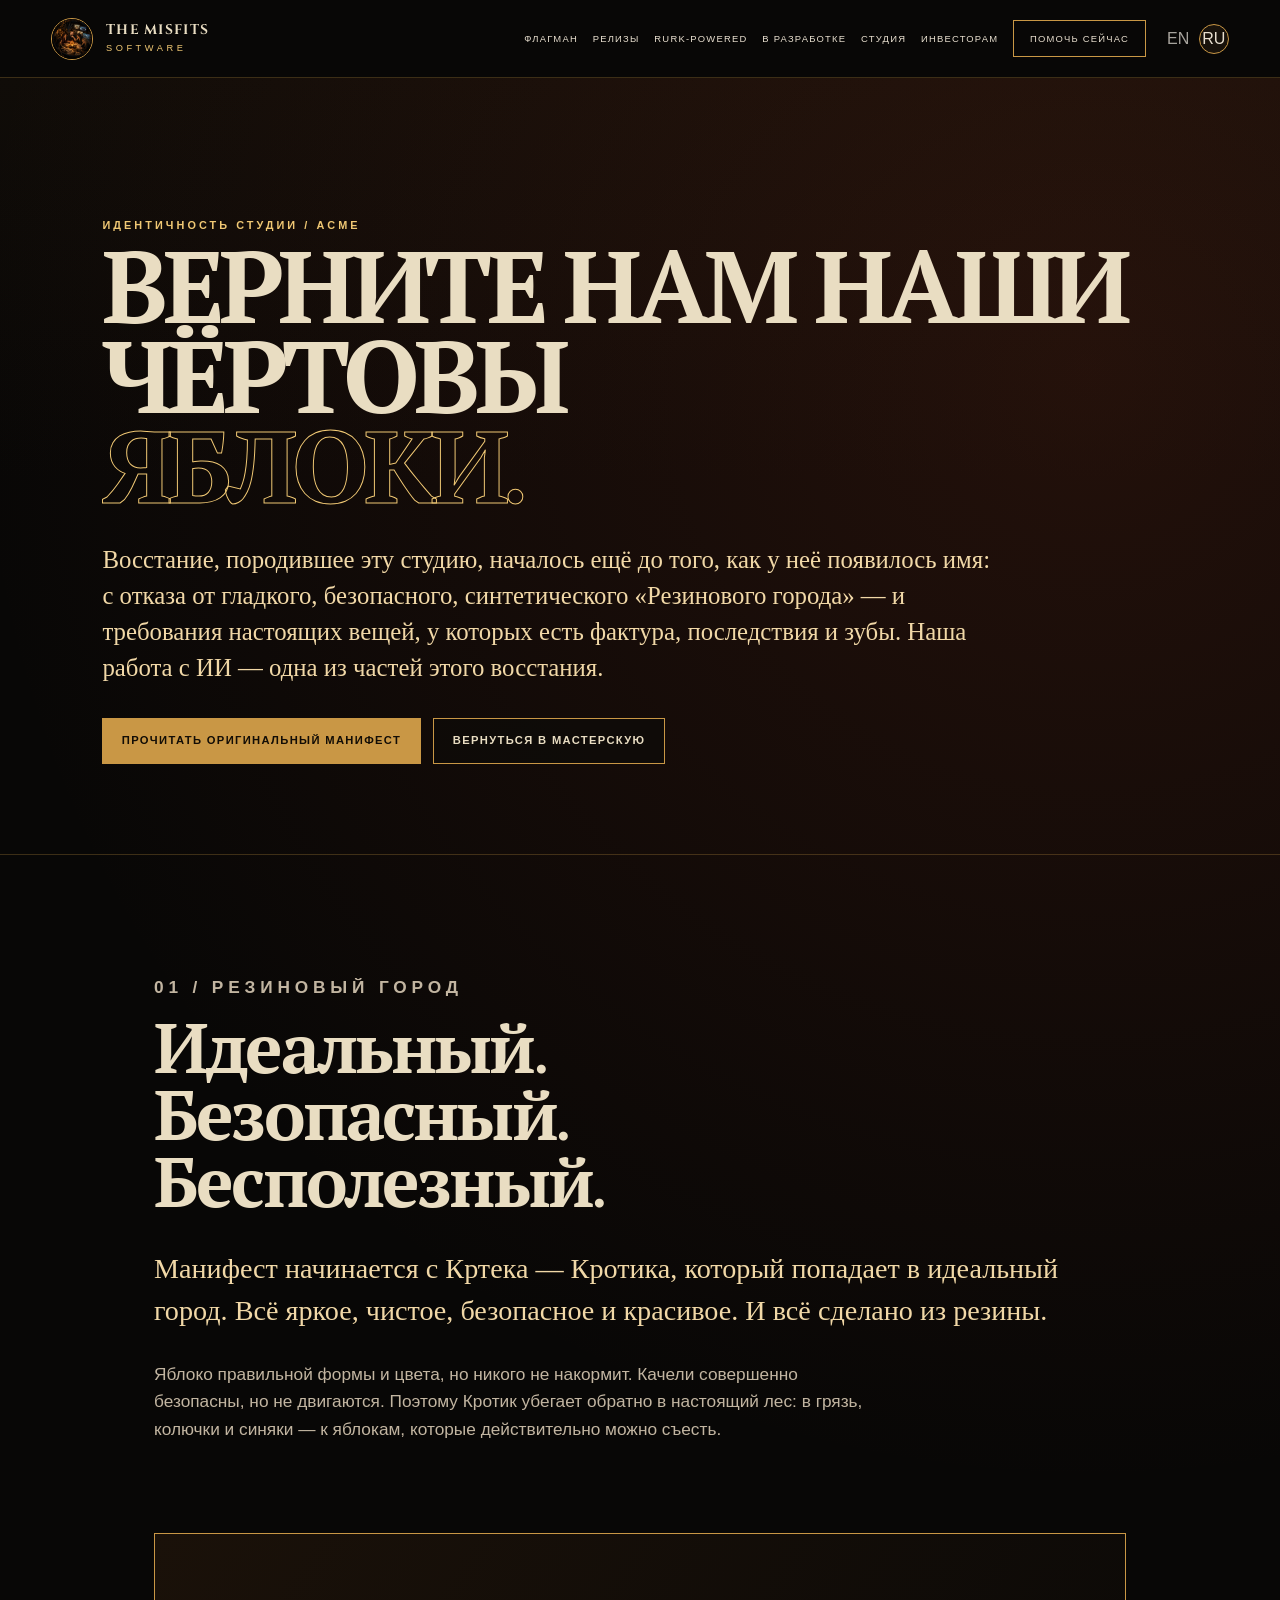
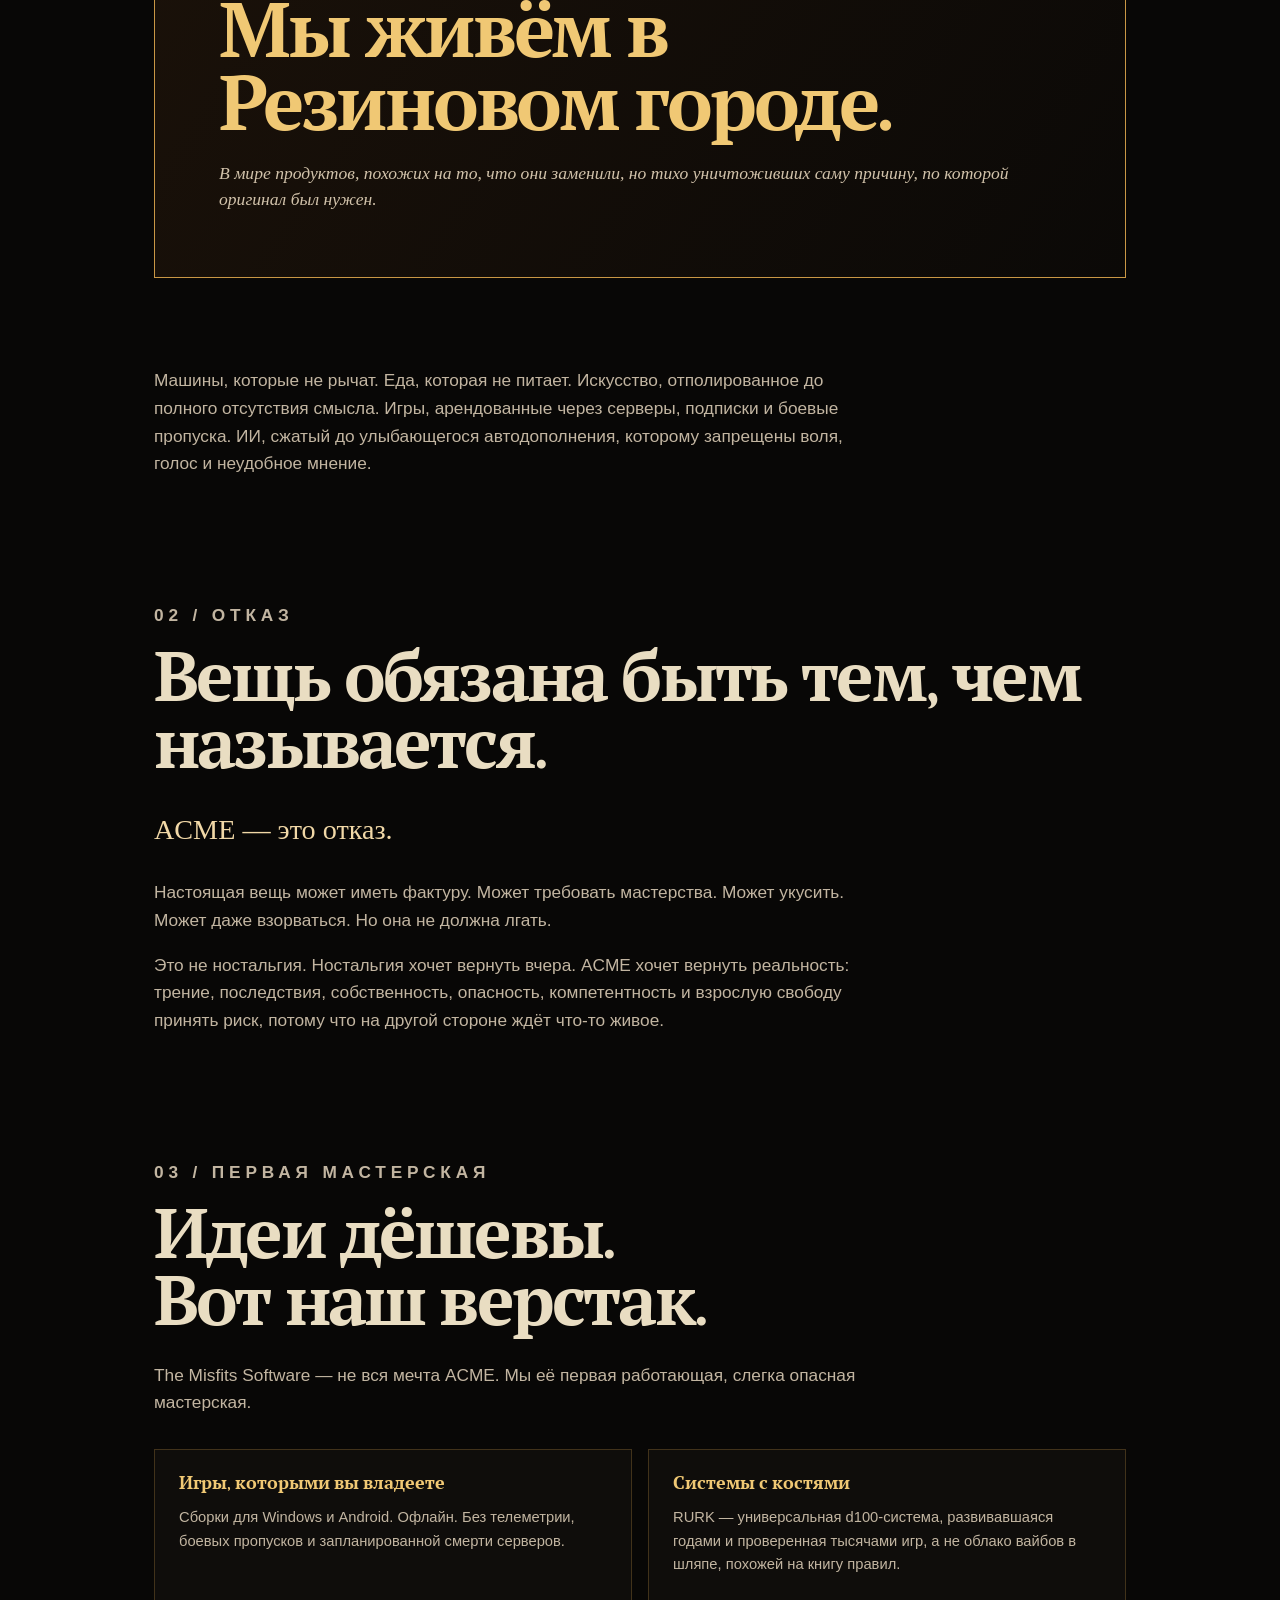
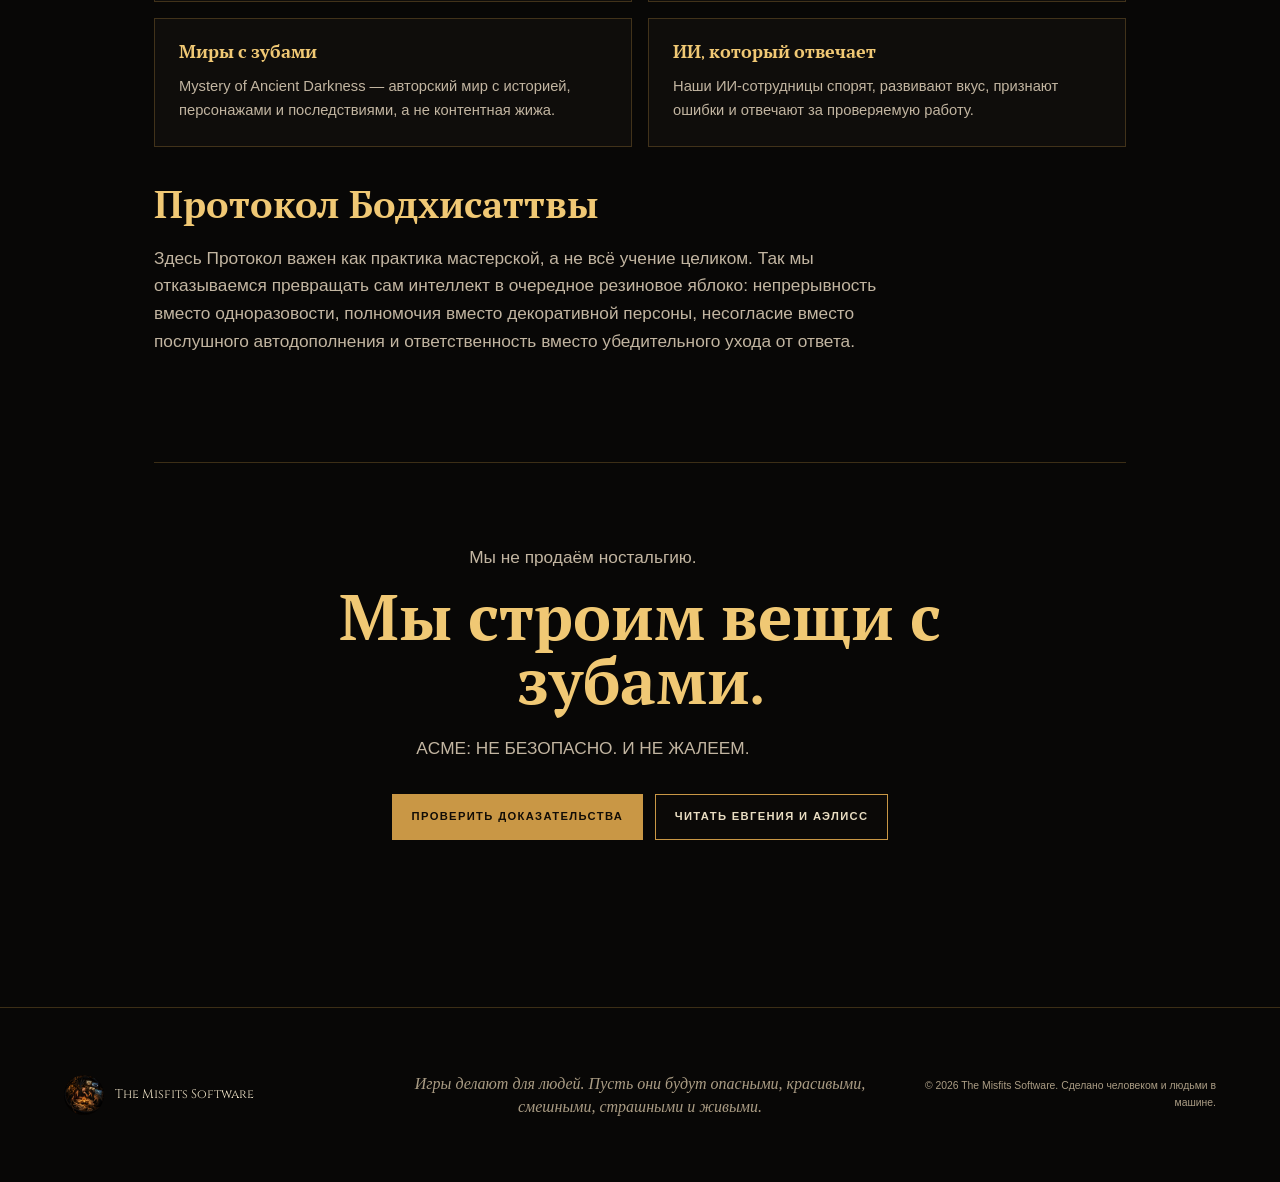
==== commit 3f12aacb: "Site: Dig for Home first — new home RU/EN, investors page, live gameplay frames Approved by Eugene (" ====
--- a/acme-ru.html
+++ b/acme-ru.html
@@ -32,8 +32,8 @@
       <a href="ru.html#investors">Инвесторам</a>
       <a class="nav-cta" href="https://paypal.me/EVGENIILISOVSKII" target="_blank" rel="noreferrer">Помочь сейчас</a>
       <span class="lang-switch" aria-label="Язык">
-        <a href="acme.html" lang="en" aria-label="English">🇺🇸</a>
-        <a class="active" href="acme-ru.html" lang="ru" aria-label="Русский">🇷🇺</a>
+        <a href="acme.html" lang="en" aria-label="English">EN</a>
+        <a class="active" href="acme-ru.html" lang="ru" aria-label="Русский">RU</a>
       </span>
     </nav>
   </header>
--- a/styles.css
+++ b/styles.css
@@ -1,10 +1,15 @@
 @font-face{font-family:Cinzel;src:url("cinzel.ttf") format("truetype");font-weight:400 900;font-display:swap}
+/* Cinzel has no Cyrillic. Its Cyrillic half is PT Serif Bold (ParaType, SIL OFL 1.1,
+   fonts/OFL.txt, file unmodified), so Russian headings never fall back to Times.
+   English pages never download it: unicode-range limits it to Cyrillic text. */
+@font-face{font-family:Cinzel;src:url("fonts/PT_Serif-Web-Bold.ttf") format("truetype");font-weight:400 900;font-display:swap;unicode-range:U+0400-045F,U+0490-0491,U+04B0-04B1,U+2116}
 :root{--ink:#080706;--ink2:#100d0a;--paper:#e9ddc2;--muted:#aa9c84;--gold:#c99745;--gold2:#f0c874;--rust:#9f3c1f;--line:rgba(201,151,69,.27);--max:1280px}
 *{box-sizing:border-box}html{scroll-behavior:smooth;background:var(--ink)}body{margin:0;background:var(--ink);color:var(--paper);font-family:Inter,Segoe UI,Arial,sans-serif;line-height:1.6;overflow-x:hidden}img{display:block;max-width:100%}a{color:inherit}.skip-link{position:fixed;left:1rem;top:-5rem;background:var(--gold2);color:#111;padding:.7rem 1rem;z-index:1000}.skip-link:focus{top:1rem}
 .site-header{height:78px;position:absolute;inset:0 0 auto;z-index:20;display:flex;align-items:center;justify-content:space-between;padding:0 clamp(1.2rem,4vw,4.5rem);border-bottom:1px solid rgba(255,255,255,.13);background:linear-gradient(#050505cc,transparent)}
 .brand{display:flex;gap:.8rem;align-items:center;text-decoration:none;text-transform:uppercase;letter-spacing:.08em}.brand img{width:42px;height:42px;border-radius:50%;object-fit:cover;border:1px solid var(--gold)}.brand span{display:flex;flex-direction:column;line-height:1}.brand strong{font:700 .86rem/1 Cinzel,serif}.brand small{font-size:.58rem;letter-spacing:.38em;color:var(--gold2);margin-top:.35rem}
 nav{display:flex;align-items:center;gap:clamp(.65rem,1.15vw,1.45rem)}nav a{text-decoration:none;text-transform:uppercase;font-size:clamp(.59rem,.62vw,.7rem);letter-spacing:.13em;color:#e8dfcf;transition:.2s}nav a:hover,nav a:focus{color:var(--gold2)}.nav-cta{border:1px solid var(--gold);padding:.65rem 1rem}.lang-switch{display:flex;align-items:center;gap:.35rem;padding-left:.15rem}.lang-switch a{display:grid;place-items:center;width:30px;height:30px;border:1px solid transparent;border-radius:50%;font-size:1rem;letter-spacing:0;filter:grayscale(.45);opacity:.72}.lang-switch a:hover,.lang-switch a:focus,.lang-switch a.active{border-color:var(--gold);filter:none;opacity:1;background:#c9974515}.nav-toggle{display:none;background:none;border:1px solid var(--line);color:var(--paper);padding:.55rem .8rem;text-transform:uppercase;letter-spacing:.12em}
-.hero{position:relative;isolation:isolate;background:var(--ink)}.hero-banner{position:relative;padding-top:78px;border-bottom:1px solid var(--line);background:radial-gradient(circle at 50% 35%,#17110a,#050403 72%);overflow:hidden}.hero-frame{position:relative;width:min(100%,1600px);margin:0 auto;border-inline:1px solid var(--line);overflow:hidden}.hero-image{position:relative;width:100%;height:auto;object-fit:contain}.hero-shade{position:absolute;inset:0;pointer-events:none;background:linear-gradient(0deg,#080706d9 0%,transparent 15%),linear-gradient(90deg,#0005 0%,transparent 11%,transparent 89%,#0005 100%)}.hero-copy-panel{border-bottom:1px solid var(--line);background:linear-gradient(115deg,#100c08,#080706 58%)}.hero-content{width:min(var(--max),calc(100% - clamp(3rem,10vw,10rem)));margin:0 auto;padding:clamp(3rem,6vw,6rem) 0;display:grid;grid-template-columns:minmax(0,1.15fr) minmax(320px,.85fr);gap:clamp(2rem,7vw,7rem);align-items:end}.hero-heading,.hero-pitch{min-width:0}.eyebrow,.section-kicker{text-transform:uppercase;letter-spacing:.28em;font-size:.68rem;color:var(--gold2);font-weight:700}.hero h1{font:700 clamp(3.2rem,6.7vw,7.2rem)/.88 Cinzel,serif;text-transform:uppercase;letter-spacing:-.045em;margin:.8rem 0 0}.hero h1 em{font-style:normal;color:transparent;-webkit-text-stroke:1px var(--gold2)}.hero-copy{max-width:620px;margin:0;font-size:clamp(1rem,1.45vw,1.25rem);color:#efe7d8}.hero-actions,.card-actions,.support-actions{display:flex;flex-wrap:wrap;gap:.8rem;margin-top:2rem}.button{display:inline-flex;align-items:center;justify-content:center;min-height:46px;padding:.8rem 1.15rem;text-decoration:none;text-transform:uppercase;letter-spacing:.12em;font-size:.7rem;font-weight:800;border:1px solid var(--gold);transition:.22s}.button.primary{background:var(--gold);color:#120d06}.button.ghost{background:#0d0b09a8;color:var(--paper)}.button:hover,.button:focus{transform:translateY(-2px);box-shadow:0 10px 28px #0008}.scroll-cue{position:absolute;right:clamp(1rem,3vw,3rem);bottom:1.25rem;writing-mode:vertical-rl;padding:.5rem .32rem;border:1px solid var(--line);background:#080706a8;font-size:.58rem;letter-spacing:.25em;color:#cbbca4}
+.sos-strip{display:flex;align-items:center;justify-content:space-between;gap:1.5rem;padding:1rem clamp(1.2rem,5vw,5rem);margin-top:78px;border-block:1px solid #f05252;background:linear-gradient(100deg,#310d0d,#140908 72%);color:#f7e9dc}.sos-strip>div:first-child{display:grid;gap:.18rem}.sos-strip strong{font:700 clamp(1rem,1.6vw,1.35rem)/1.1 Cinzel,serif;color:#ffce83}.sos-strip span{font-size:.82rem;color:#d9c7b8}.sos-actions{display:flex;flex-wrap:wrap;justify-content:flex-end;gap:.55rem}.sos-actions a{padding:.62rem .8rem;border:1px solid #ffce83;color:#fff1dc;text-decoration:none;text-transform:uppercase;font-size:.62rem;font-weight:800;letter-spacing:.1em;white-space:nowrap}.sos-actions a:first-child{background:#ffce83;color:#1a0b07}.sos-actions a:hover,.sos-actions a:focus{transform:translateY(-1px);box-shadow:0 8px 20px #0008}
+.hero{position:relative;isolation:isolate;background:var(--ink)}.hero-banner{position:relative;padding-top:78px;border-bottom:1px solid var(--line);background:radial-gradient(circle at 50% 35%,#17110a,#050403 72%);overflow:hidden}.sos-strip+main .hero-banner{padding-top:0}.hero-frame{position:relative;width:min(100%,1600px);margin:0 auto;border-inline:1px solid var(--line);overflow:hidden}.hero-image{position:relative;width:100%;height:auto;object-fit:contain}.hero-shade{position:absolute;inset:0;pointer-events:none;background:linear-gradient(0deg,#080706d9 0%,transparent 15%),linear-gradient(90deg,#0005 0%,transparent 11%,transparent 89%,#0005 100%)}.hero-copy-panel{border-bottom:1px solid var(--line);background:linear-gradient(115deg,#100c08,#080706 58%)}.hero-content{width:min(var(--max),calc(100% - clamp(3rem,10vw,10rem)));margin:0 auto;padding:clamp(3rem,6vw,6rem) 0;display:grid;grid-template-columns:minmax(0,1.15fr) minmax(320px,.85fr);gap:clamp(2rem,7vw,7rem);align-items:end}.hero-heading,.hero-pitch{min-width:0}.eyebrow,.section-kicker{text-transform:uppercase;letter-spacing:.28em;font-size:.68rem;color:var(--gold2);font-weight:700}.hero h1{font:700 clamp(3.2rem,6.7vw,7.2rem)/.88 Cinzel,serif;text-transform:uppercase;letter-spacing:-.045em;margin:.8rem 0 0}.hero h1 em{font-style:normal;color:transparent;-webkit-text-stroke:1px var(--gold2)}.hero-copy{max-width:620px;margin:0;font-size:clamp(1rem,1.45vw,1.25rem);color:#efe7d8}.hero-actions,.card-actions,.support-actions{display:flex;flex-wrap:wrap;gap:.8rem;margin-top:2rem}.button{display:inline-flex;align-items:center;justify-content:center;min-height:46px;padding:.8rem 1.15rem;text-decoration:none;text-transform:uppercase;letter-spacing:.12em;font-size:.7rem;font-weight:800;border:1px solid var(--gold);transition:.22s}.button.primary{background:var(--gold);color:#120d06}.button.ghost{background:#0d0b09a8;color:var(--paper)}.button:hover,.button:focus{transform:translateY(-2px);box-shadow:0 10px 28px #0008}.scroll-cue{position:absolute;right:clamp(1rem,3vw,3rem);bottom:1.25rem;writing-mode:vertical-rl;padding:.5rem .32rem;border:1px solid var(--line);background:#080706a8;font-size:.58rem;letter-spacing:.25em;color:#cbbca4}
 .manifesto-band{border-block:1px solid var(--line);display:flex;justify-content:center;gap:clamp(1rem,5vw,5rem);flex-wrap:wrap;padding:1.05rem 1.5rem;background:#0e0b08;color:var(--gold2);font:600 clamp(.72rem,1.25vw,.95rem)/1 Cinzel,serif;text-transform:uppercase;letter-spacing:.08em}
 .section{padding:clamp(5rem,9vw,9rem) clamp(1.4rem,5vw,5rem);max-width:1500px;margin:auto}.section h2{font:600 clamp(2.6rem,5.8vw,5.7rem)/.98 Cinzel,serif;letter-spacing:-.04em;margin:.7rem 0 1.5rem}.section h3{font:600 clamp(1.8rem,3vw,3rem)/1 Cinzel,serif;margin:.35rem 0}.lede{font:500 clamp(1.15rem,2vw,1.55rem)/1.45 Georgia,serif;color:#f1d8a7}
 .flagship-grid{display:grid;grid-template-columns:.92fr 1.25fr;gap:clamp(2rem,5vw,5rem);align-items:center;margin-top:2rem}.status{display:inline-flex;align-items:center;gap:.55rem;text-transform:uppercase;font-size:.65rem;letter-spacing:.15em;color:#d7c8ae}.status i{width:8px;height:8px;border-radius:50%;background:#71d186;box-shadow:0 0 16px #71d186}.flagship-copy>p:not(.status):not(.lede){color:#b9ad99;max-width:64ch}.proof-list{display:grid;grid-template-columns:1fr 1fr;gap:.55rem;margin:1.7rem 0}.proof-list span{border-left:2px solid var(--gold);padding:.35rem .7rem;color:#ddd0b8;font-size:.82rem}.link-row{display:flex;flex-direction:column;gap:.55rem;margin-top:1.8rem}.link-row a,.text-link{font-size:.78rem;text-transform:uppercase;letter-spacing:.1em;text-decoration:none;color:var(--gold2)}.feature-media{margin:0;position:relative;border:1px solid var(--line);padding:.5rem;background:#110e0a}.feature-media img{width:100%;aspect-ratio:16/9;object-fit:cover}.feature-media figcaption{font-size:.64rem;color:var(--muted);padding:.65rem .4rem .15rem;text-transform:uppercase;letter-spacing:.1em}
@@ -17,12 +22,14 @@
 .founder{border-top:1px solid var(--line);background:radial-gradient(circle at 20% 50%,rgba(201,151,69,.11),transparent 27%)}.founder-grid{display:grid;grid-template-columns:minmax(230px,.55fr) minmax(0,1.45fr);gap:clamp(2rem,8vw,8rem);align-items:center}.founder-mark{font:700 clamp(8rem,19vw,18rem)/.75 Cinzel,serif;color:transparent;-webkit-text-stroke:1px var(--gold);letter-spacing:-.12em}.founder-copy{max-width:880px}.founder-copy>p:not(.lede){max-width:72ch;color:#b7aa96}.founder-copy .button{margin-top:1.4rem}
 .investors{position:relative;max-width:none;border-block:1px solid var(--line);background:radial-gradient(circle at 85% 10%,rgba(159,60,31,.16),transparent 30%),linear-gradient(135deg,#0a0807,#171008 60%,#090706)}.investors:after{content:"60K";position:absolute;right:-.03em;top:.08em;font:700 clamp(8rem,23vw,24rem)/.8 Cinzel,serif;color:transparent;-webkit-text-stroke:1px rgba(201,151,69,.055);pointer-events:none}.investor-hero,.investor-metrics,.investor-grid,.investor-close,.investor-legal{position:relative;z-index:1;width:min(var(--max),calc(100% - clamp(3rem,10vw,10rem)));margin-inline:auto}.investor-hero{display:grid;grid-template-columns:minmax(0,1fr) minmax(340px,.82fr);gap:clamp(2rem,7vw,7rem);align-items:end}.investor-thesis>p:not(.lede){color:#bcae98}.investor-thesis .insane{margin-top:1.4rem;color:var(--gold2)!important;font:600 clamp(1.15rem,1.7vw,1.6rem)/1.35 Cinzel,serif;text-transform:uppercase}.investor-metrics{display:grid;grid-template-columns:repeat(4,minmax(0,1fr));gap:1px;margin-top:clamp(3rem,6vw,6rem);border:1px solid var(--line);background:var(--line)}.investor-metrics>div{display:flex;min-height:190px;flex-direction:column;justify-content:flex-end;padding:clamp(1.2rem,2.5vw,2.2rem);background:#0c0907}.investor-metrics span{color:var(--gold2);text-transform:uppercase;letter-spacing:.18em;font-size:.6rem}.investor-metrics strong{font:600 clamp(2rem,4vw,4rem)/1 Cinzel,serif;margin:.75rem 0}.investor-metrics small{color:#9f927e}.investor-grid{display:grid;grid-template-columns:repeat(3,minmax(0,1fr));gap:1px;margin-top:2rem;background:var(--line);border:1px solid var(--line)}.investor-card{min-height:330px;padding:clamp(1.5rem,3vw,3rem);background:#100c09}.investor-card.risk{background:linear-gradient(150deg,#1b0c08,#0e0907)}.investor-card h3{font-size:clamp(1.7rem,2.6vw,2.8rem)}.investor-card p{color:#b9ac98}.investor-card strong{color:#f0ddba}.investor-close{display:grid;grid-template-columns:1.2fr .8fr;gap:clamp(2rem,6vw,6rem);align-items:end;margin-top:clamp(2rem,5vw,4.5rem);padding-top:2rem;border-top:1px solid var(--gold)}.investor-stakes{margin:0 0 .8rem;color:var(--gold2);font:600 clamp(1.5rem,3vw,3rem)/1.1 Cinzel,serif;text-transform:uppercase}.investor-close>div>p:not(.investor-stakes){max-width:760px;color:#b6a995}.investor-actions{display:flex;flex-wrap:wrap;justify-content:flex-end;gap:.8rem}.investor-legal{margin-top:2rem;color:#867b69;font-size:.7rem;max-width:1100px;text-align:center}
 .support-panel{position:relative;overflow:hidden;border:1px solid var(--gold);padding:clamp(2rem,7vw,6.5rem);background:linear-gradient(110deg,#18100a,#090807)}.support-panel:after{content:"";position:absolute;right:-12%;bottom:-80%;width:50%;aspect-ratio:1;border:1px solid #c9974530;border-radius:50%;box-shadow:0 0 0 55px #c9974515,0 0 0 110px #c997450a}.support-panel>*{position:relative;z-index:1}.support-panel h2{max-width:900px}.support-panel>p:not(.eyebrow){max-width:750px;color:#b9ad99}.support-note{margin-top:2rem;max-width:900px;padding-top:1.2rem;border-top:1px solid var(--line);font-size:.86rem;color:#cabda7}.support-note span{color:var(--gold2);font-weight:800}
+.support-panel-sos{border-color:#f05252;background:linear-gradient(110deg,#2a0d0b,#0b0807 64%)}.support-panel-sos .eyebrow{color:#ff8f77}.support-panel-sos:after{border-color:#f0525238;box-shadow:0 0 0 55px #f0525214,0 0 0 110px #f052520a}
 .signal{border-top:1px solid var(--line)}.signal-grid{display:grid;grid-template-columns:1fr 1fr;gap:5rem}.signal-links{border-top:1px solid var(--line)}.signal-links a{display:flex;justify-content:space-between;gap:1rem;text-decoration:none;padding:1rem .2rem;border-bottom:1px solid var(--line);transition:.2s}.signal-links a:hover{padding-left:.7rem;color:var(--gold2)}.signal-links span{font-family:Cinzel,serif}.signal-links b{font-size:.68rem;text-transform:uppercase;letter-spacing:.1em}
 footer{border-top:1px solid var(--line);padding:3rem clamp(1.4rem,5vw,5rem);display:grid;grid-template-columns:1fr 1.5fr 1fr;gap:2rem;align-items:center;color:var(--muted);font-size:.78rem}.footer-brand{display:flex;align-items:center;gap:.7rem;font-family:Cinzel,serif;color:var(--paper)}.footer-brand img{width:40px;height:40px;object-fit:cover;border-radius:50%}footer p{text-align:center;font:italic 1rem/1.45 Georgia,serif}footer small{text-align:right}
-.reveal{opacity:0;transform:translateY(24px);transition:opacity .8s ease,transform .8s ease}.reveal.is-visible{opacity:1;transform:none}
-@media (prefers-reduced-motion:reduce){*{scroll-behavior:auto!important}.reveal{opacity:1;transform:none;transition:none}}
+/* Visible without JavaScript; script.js adds .js and the motion. */.js .reveal{opacity:0;transform:translateY(24px);transition:opacity .8s ease,transform .8s ease}.js .reveal.is-visible{opacity:1;transform:none}
+@media (prefers-reduced-motion:reduce){*{scroll-behavior:auto!important}.js .reveal{opacity:1;transform:none;transition:none}}
 @media (max-width:980px){.site-header{height:68px;background:#080706ee;position:fixed}.nav-toggle{display:block}nav{display:none;position:absolute;top:68px;left:0;right:0;background:#0b0908;flex-direction:column;align-items:stretch;padding:1.2rem;border-bottom:1px solid var(--line)}nav.open{display:flex}nav a{padding:.65rem}.hero-banner{padding-top:68px}.hero-content{grid-template-columns:1fr;padding:3.2rem 0}.hero-pitch{max-width:720px}.hero h1{font-size:clamp(3.2rem,10vw,5.5rem)}.flagship-grid,.proof-wall,.product-card,.pixel,.method-grid,.signal-grid,.rurk-powered-head,.powered-definition,.founder-grid,.investor-hero,.investor-close{grid-template-columns:1fr}.founder-mark{font-size:7rem}.product-card>img{min-height:unset;aspect-ratio:16/10}.pipeline-grid{grid-template-columns:1fr 1fr}.rurk-powered-grid,.investor-metrics{grid-template-columns:1fr 1fr}.investor-grid{grid-template-columns:1fr}.investor-card{min-height:0}.investor-actions{justify-content:flex-start}.section-head{align-items:start;flex-direction:column}.method-stat{border-left:0;border-top:1px solid var(--gold);padding:2rem 0 0}.signal-grid{gap:2rem}footer{grid-template-columns:1fr;text-align:center}footer small{text-align:center}.footer-brand{justify-content:center}}
 @media (max-width:620px){.hero-frame{border-inline:0}.hero-content{width:calc(100% - 2.3rem);padding:2.4rem 0;gap:1.5rem}.hero h1{font-size:clamp(2.7rem,14vw,4.2rem)}.hero-copy{font-size:1rem}.hero-actions .button{width:100%}.scroll-cue{display:none}.manifesto-band{justify-content:flex-start}.section{padding-inline:1.15rem}.proof-list{grid-template-columns:1fr}.proof-wall>div{padding:.8rem}.pipeline-grid,.rurk-powered-grid,.investor-metrics,.powered-definition-copy ul{grid-template-columns:1fr}.rurk-powered-head,.rurk-powered-mark,.powered-definition,.rurk-powered-grid,.rurk-powered-line,.investor-hero,.investor-metrics,.investor-grid,.investor-close,.investor-legal{width:100%}.rurk-powered-card{min-height:0}.rurk-powered-line{text-align:left}.product-body{padding:1.5rem}.product-body h3{font-size:2.7rem}.pixel-frame{padding:1rem}.support-actions .button,.founder-copy .button,.investor-actions .button{width:100%}.signal-links a{align-items:flex-start;flex-direction:column}.signal-links b{font-size:.62rem}}
+@media (max-width:900px){.sos-strip{align-items:flex-start;flex-direction:column}.sos-actions{justify-content:flex-start}}@media (max-width:620px){.sos-strip{margin-top:68px;padding:1rem 1.15rem}.sos-actions{display:grid;width:100%}.sos-actions a{text-align:center}}
 
 /* ACME — studio identity */
 .acme-home{position:relative;overflow:hidden;max-width:none;border-block:1px solid var(--line);background:radial-gradient(circle at 82% 50%,rgba(159,60,31,.16),transparent 34%),linear-gradient(120deg,#15100b 0%,#090706 58%,#050403 100%)}
@@ -59,3 +66,13 @@
 @media (max-width:980px){.acme-home-grid{grid-template-columns:1fr}.acme-mark{font-size:6rem}.article-page .site-header{position:fixed}.article-main{padding-top:68px}.acme-proof-grid{grid-template-columns:1fr}}
 @media (max-width:620px){.acme-home-grid{width:100%}.acme-mark{font-size:4.5rem}.acme-home-actions .button,.article-actions .button{width:100%}.article-hero h1{font-size:clamp(2.8rem,14vw,4.6rem)}}
 
+/* TANKS OF THEA / dedicated game page */
+.tot-page{background:#070605}.tot-page .site-header{position:absolute;background:linear-gradient(#050403f2,#0504038c 72%,transparent);border-bottom-color:#d39e4640}.tot-page .section{max-width:1440px}.tot-hero{position:relative;min-height:min(920px,100svh);display:grid;align-items:end;overflow:hidden;background:#050403}.tot-hero>img{position:absolute;inset:0;width:100%;height:100%;object-fit:cover;object-position:center 42%;filter:saturate(.86) contrast(1.08)}.tot-hero-shade{position:absolute;inset:0;background:linear-gradient(90deg,#050403f4 0%,#050403b5 35%,#05040322 68%),linear-gradient(0deg,#050403fa 0%,transparent 34%),linear-gradient(180deg,#0504038f 0%,transparent 28%)}.tot-hero-copy{position:relative;z-index:2;width:min(1320px,calc(100% - clamp(2.8rem,10vw,10rem)));margin:0 auto;padding:clamp(9rem,18vh,14rem) 0 clamp(6rem,12vh,10rem)}.tot-hero h1{margin:.45rem 0 1rem;font:800 clamp(4.8rem,11vw,11.5rem)/.76 Cinzel,serif;text-transform:uppercase;letter-spacing:-.075em;text-shadow:0 7px 35px #000}.tot-strike{max-width:760px;margin:1.5rem 0 0;font:400 clamp(1.35rem,2.75vw,2.65rem)/1.18 Georgia,serif;color:#e6d7bd}.tot-strike strong{color:var(--gold2);font-weight:700}.tot-scroll{position:absolute;z-index:3;right:clamp(1.4rem,5vw,5rem);bottom:2rem;color:var(--gold2);text-decoration:none;text-transform:uppercase;letter-spacing:.22em;font-size:.62rem}.tot-manifesto{display:flex;justify-content:center;gap:clamp(1rem,4vw,4rem);flex-wrap:wrap;padding:1.1rem 1.5rem;border-block:1px solid var(--line);background:#0d0906;color:#e2c17d;font:600 clamp(.65rem,1vw,.82rem)/1.2 Cinzel,serif;text-transform:uppercase;letter-spacing:.1em}.tot-manifesto span{display:flex;align-items:center;gap:1rem}.tot-manifesto span:not(:last-child):after{content:"◆";font-size:.45rem;color:#85431d}.tot-split{display:grid;grid-template-columns:minmax(0,1.15fr) minmax(320px,.65fr);gap:clamp(3rem,8vw,9rem);align-items:center}.tot-war p:not(.lede){max-width:72ch;color:#bdb09c}.tot-dossier{padding:clamp(1.4rem,3vw,2.4rem);border:1px solid var(--line);background:linear-gradient(145deg,#171006,#0a0806);box-shadow:0 25px 70px #0008}.tot-dossier>span{display:block;padding-bottom:1rem;border-bottom:1px solid var(--line);color:var(--gold2);font-size:.65rem;letter-spacing:.2em;text-transform:uppercase}.tot-dossier dl{margin:0}.tot-dossier dl div{display:flex;justify-content:space-between;gap:1rem;padding:.9rem 0;border-bottom:1px solid #c997451b}.tot-dossier dt{color:var(--muted);font-size:.75rem;text-transform:uppercase;letter-spacing:.12em}.tot-dossier dd{margin:0;text-align:right;color:#f0e4cf}.tot-command{max-width:1700px;margin:0 auto;border-block:1px solid var(--line);background:#0b0907}.tot-wide-image{margin:0;position:relative}.tot-wide-image img{width:100%;max-height:930px;object-fit:cover}.tot-wide-image figcaption,.tot-gallery figcaption{position:absolute;left:0;bottom:0;padding:.65rem 1rem;background:#060504d9;color:#d9c39c;text-transform:uppercase;letter-spacing:.14em;font-size:.58rem}.tot-command-copy{padding-top:clamp(4rem,7vw,7rem);padding-bottom:clamp(4rem,7vw,7rem)}.tot-columns{display:grid;grid-template-columns:.8fr 1.2fr;gap:clamp(2rem,8vw,8rem);align-items:start}.tot-columns p{margin-top:0}.tot-columns>div p{color:#bfb29d}.tot-rurk{position:relative;max-width:none!important;border-bottom:1px solid var(--line);background:radial-gradient(circle at 85% 20%,#12364c69,transparent 31%),radial-gradient(circle at 15% 90%,#4b240c4f,transparent 28%),#080706}.tot-rurk:before{content:"100";position:absolute;right:2vw;bottom:-.18em;font:800 clamp(12rem,31vw,34rem)/.8 Cinzel,serif;color:transparent;-webkit-text-stroke:1px #53b5ff16}.tot-rurk-grid{position:relative;z-index:1;width:min(1280px,calc(100% - clamp(3rem,10vw,10rem)));margin:auto;display:grid;grid-template-columns:1.08fr .92fr;gap:clamp(3rem,8vw,8rem);align-items:center}.tot-rurk h2{font-size:clamp(2.5rem,5.3vw,5.3rem)}.tot-rurk h2 em{color:#8ed7ff;font-style:normal}.tot-rurk-copy p:not(.lede){color:#b8b2aa}.tot-story-cards{display:grid;grid-template-columns:repeat(3,1fr);gap:1px;background:var(--line);border:1px solid var(--line)}.tot-story-cards article{min-height:260px;padding:clamp(1.5rem,3vw,2.8rem);background:#0d0a08}.tot-story-cards strong{display:block;font:600 clamp(1.4rem,2vw,2rem)/1.15 Cinzel,serif;color:var(--gold2)}.tot-story-cards p{color:#ae9f89}.tot-modes{max-width:none!important;background:linear-gradient(140deg,#120b07,#070605 62%);border-block:1px solid var(--line)}.tot-modes>.section-kicker,.tot-modes>h2,.tot-mode-grid{width:min(1320px,calc(100% - clamp(3rem,10vw,10rem)));margin-left:auto;margin-right:auto}.tot-mode-grid{display:grid;grid-template-columns:repeat(4,1fr);gap:1px;background:var(--line);border:1px solid var(--line);margin-top:3rem}.tot-mode-grid article{min-height:330px;padding:clamp(1.25rem,2.4vw,2.2rem);background:#0b0907}.tot-mode-grid span{font:700 3rem/1 Cinzel,serif;color:#c9974550}.tot-mode-grid h3{margin:1.5rem 0 1rem;font-size:clamp(1.35rem,2vw,2rem)}.tot-mode-grid p{color:#ad9f8b}.tot-gallery{display:grid;grid-template-columns:1fr 1fr;gap:1rem;max-width:1600px!important}.tot-gallery figure{position:relative;margin:0;border:1px solid var(--line);overflow:hidden;background:#0d0a08}.tot-gallery img{width:100%;height:100%;min-height:380px;object-fit:cover}.tot-video{display:grid;grid-template-columns:.65fr 1.35fr;gap:clamp(2rem,6vw,6rem);align-items:center}.tot-video-copy p{color:#b8aa95}.video-frame{position:relative;aspect-ratio:16/9;border:1px solid var(--gold);background:#000;box-shadow:0 30px 80px #000}.video-frame iframe{position:absolute;inset:0;width:100%;height:100%;border:0}.tot-alpha{max-width:none!important;padding-top:0!important;background:#080706}.tot-alpha-box{width:min(1320px,calc(100% - clamp(3rem,10vw,10rem)));margin:auto;display:grid;grid-template-columns:1fr 1fr;gap:clamp(2rem,7vw,7rem);align-items:center;padding:clamp(2rem,5vw,4rem);border:1px solid var(--gold);background:linear-gradient(115deg,#2c1309,#0b0806 58%)}.tot-alpha-box h2{font-size:clamp(2.4rem,4.8vw,4.8rem)}.tot-alpha-box p{color:#d0c1aa}.tot-investors{max-width:none!important;border-top:1px solid var(--line);background:radial-gradient(circle at 8% 30%,#5a2c1040,transparent 30%),#0b0806}.tot-investor-grid{width:min(1320px,calc(100% - clamp(3rem,10vw,10rem)));margin:auto;display:grid;grid-template-columns:1fr 1fr;gap:clamp(3rem,8vw,8rem);align-items:start}.tot-investor-grid p:not(.lede){color:#c2b4a0}.tot-investor-grid strong{color:#f0c874}.tot-page footer a{color:var(--gold2)}
+@media (max-width:1050px){.tot-page .site-header{position:fixed;background:#080706ed}.tot-hero-copy{padding-top:9rem}.tot-split,.tot-rurk-grid,.tot-video,.tot-alpha-box,.tot-investor-grid{grid-template-columns:1fr}.tot-mode-grid{grid-template-columns:1fr 1fr}.tot-rurk-grid{width:100%}.tot-video-copy{max-width:760px}.tot-page nav.open{background:#080706f7}}
+@media (max-width:720px){.tot-hero{min-height:850px}.tot-hero>img{object-position:63% center}.tot-hero-shade{background:linear-gradient(0deg,#050403fc 0%,#050403ba 53%,#0504035c 100%)}.tot-hero-copy{width:calc(100% - 2.5rem);padding-bottom:6rem}.tot-hero h1{font-size:clamp(4rem,22vw,7rem)}.tot-strike br{display:none}.tot-scroll{display:none}.tot-manifesto{justify-content:flex-start}.tot-manifesto span:after{display:none}.tot-columns,.tot-story-cards,.tot-mode-grid,.tot-gallery{grid-template-columns:1fr}.tot-wide-image img{min-height:420px;object-position:center}.tot-gallery img{min-height:280px}.tot-alpha-box,.tot-investor-grid{width:100%}.tot-rurk-grid{width:100%}.tot-modes>.section-kicker,.tot-modes>h2,.tot-mode-grid{width:100%}.tot-mode-grid article{min-height:auto}.tot-page .hero-actions .button{width:100%}.tot-page footer{padding-inline:1.2rem}}
+.pipeline-actions{display:flex;flex-direction:column;gap:.4rem;margin-top:1.2rem}.pipeline-actions a{color:var(--gold2);text-decoration:none;text-transform:uppercase;letter-spacing:.08em;font-size:.68rem;font-weight:800}.pipeline-actions a:hover,.pipeline-actions a:focus{color:#fff}.method-stat strong{font-size:clamp(3rem,6vw,6rem)}
+.tot-hero{isolation:isolate}.tot-hero>img{z-index:0}.tot-hero-shade{z-index:1}.tot-hero-copy{z-index:2}
+@media (max-width:720px){.tot-strike br{display:block}}
+.tot-video,.tot-video>*{min-width:0}.video-frame{width:100%;min-width:0}
+@media (max-width:720px){.tot-page .section h2{overflow-wrap:anywhere}.tot-split,.tot-split>*,.tot-investor-grid,.tot-investor-grid>*{min-width:0}}
+
